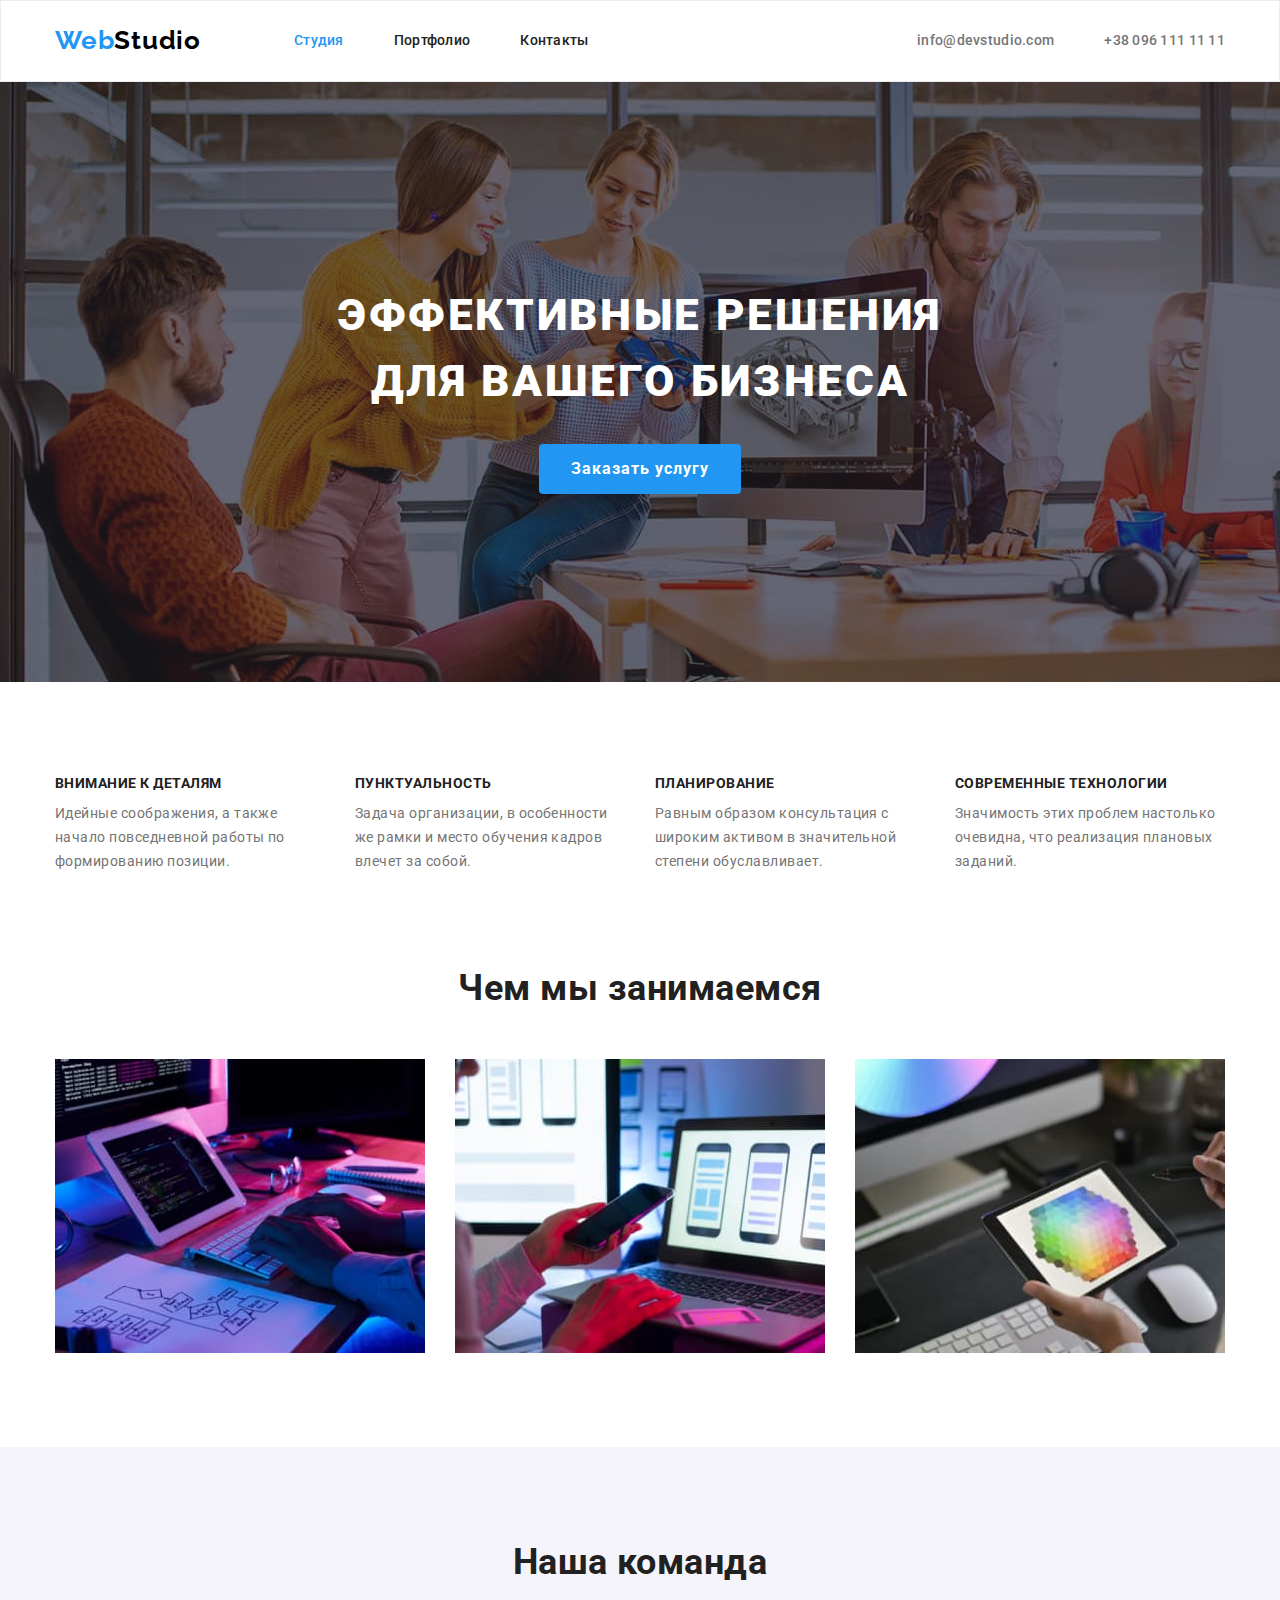
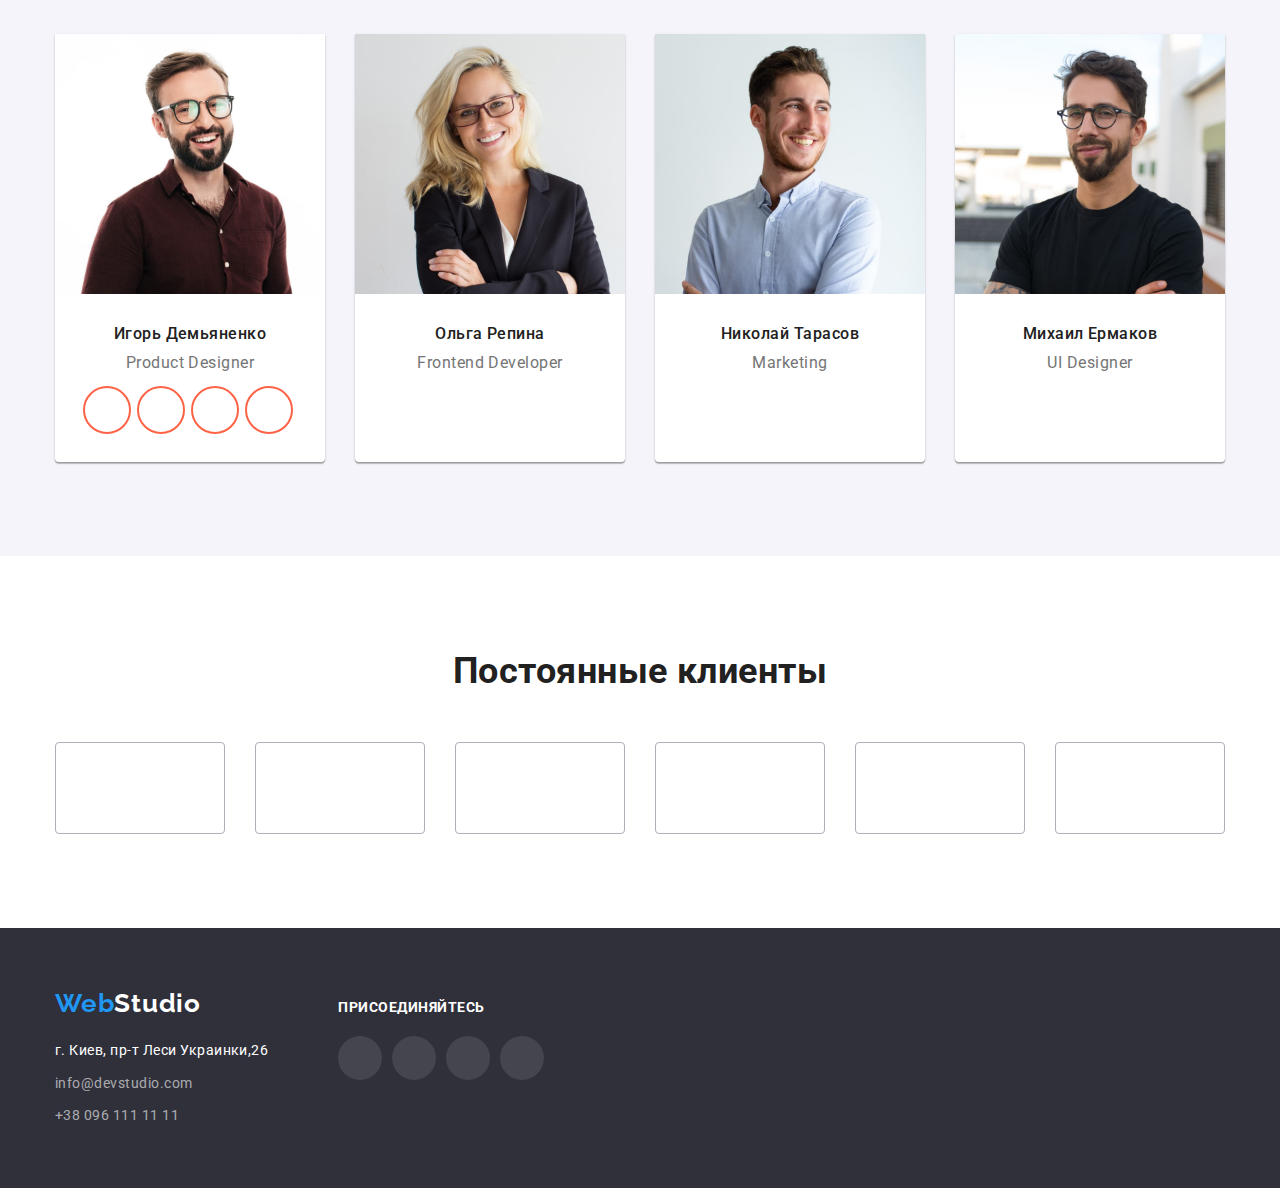
==== index.html @ 20b6b56f "создание основы для иконок-ссылок" ====
<!DOCTYPE html>
<html lang="ru">
  <head>
    <meta charset="UTF-8" />
    <meta http-equiv="X-UA-Compatible" content="IE=edge" />
    <meta name="viewport" content="width=device-width, initial-scale=1.0" />
    <title>Студия</title>
    <link
      href="https://fonts.googleapis.com/css2?family=Raleway:wght@700&family=Roboto:wght@400;500;700;900&display=swap"
      rel="stylesheet"
    />
    <link
      rel="stylesheet"
      href="https://cdnjs.cloudflare.com/ajax/libs/modern-normalize/1.1.0/modern-normalize.min.css"
    />
    <link rel="stylesheet" href="./css/styles.css" />
  </head>
  <body>
    <!-- Container Header -->

    <header class="header">
      <div class="header-page conteiner">
        <!-- Header Navigation -->
        <nav class="header-nav">
          <a lang="en" href="./index.html" class="logo-nav link">Web<span>Studio</span></a>
          <ul class="header-nav-list list">
            <li class="item"><a href="./index.html" class="link current">Студия</a></li>
            <li class="item"><a href="./portfolio.html" class="link">Портфолио</a></li>
            <li class="item"><a href="" class="link">Контакты</a></li>
          </ul>
        </nav>

        <!-- Header Contects -->

        <ul class="header-contacts list">
          <li class="item">
            <a href="mailto:info@devstudio.com" class="header-contacts-mail link"
              >info@devstudio.com</a
            >
          </li>
          <li class="item">
            <a href="tel:+380961111111" class="header-contacts-tel link">+38 096 111 11 11</a>
          </li>
        </ul>
      </div>
    </header>

    <!-- Container About -->

    <main>
      <!-- section Hero -->
      <section class="hero">
        <div class="hero-page conteiner">
          <h1 class="hero-title">Эффективные решения для вашего бизнеса</h1>
          <button type="button" class="hero-button">Заказать услугу</button>
        </div>
      </section>
      <!-- section Specifics -->
      <section class="specifics-content section">
        <div class="specifics-page conteiner">
          <h2 class="specifics-title visually-hidden">Особенности</h2>
          <ul class="specifics-list list">
            <li class="specifics-item">
              <h3 class="specifics-caption">Внимание к деталям</h3>
              <p class="specifics-text">
                Идейные соображения, а также начало повседневной работы по формированию позиции.
              </p>
            </li>

            <li class="specifics-item">
              <h3 class="specifics-caption">Пунктуальность</h3>
              <p class="specifics-text">
                Задача организации, в особенности же рамки и место обучения кадров влечет за собой.
              </p>
            </li>

            <li class="specifics-item">
              <h3 class="specifics-caption">Планирование</h3>
              <p class="specifics-text">
                Равным образом консультация с широким активом в значительной степени обуславливает.
              </p>
            </li>

            <li class="specifics-item">
              <h3 class="specifics-caption">Современные технологии</h3>
              <p class="specifics-text">
                Значимость этих проблем настолько очевидна, что реализация плановых заданий.
              </p>
            </li>
          </ul>
        </div>
      </section>
      <!-- section Features -->
      <section class="features-content section">
        <div class="conteiner">
          <h2 class="features-title section-title">Чем мы занимаемся</h2>
          <ul class="features-list list">
            <li class="features-item">
              <img src="./images/box-1.jpg" alt="Планшет с клавиатурой" width="370" height="294" />
            </li>

            <li class="features-item">
              <img src="./images/box-2.jpg" alt="Смартфон и ноутбук" width="370" height="294" />
            </li>

            <li class="features-item">
              <img src="./images/box-3.jpg" alt="Планшет с изображением" width="370" height="294" />
            </li>
          </ul>
        </div>
      </section>

      <!-- section Team -->

      <section class="team-content section">
        <div class="conteiner">
          <h2 class="team-title section-title">Наша команда</h2>
          <ul class="team-list list">
            <li class="team-item">
              <img
                src="./images/team-card-1.jpg"
                alt="Мужчина в очках с бородой в коричневой рубашке"
                width="270"
                height="260"
              />
              <div class="team-card">
                <h3 class="team-caption">Игорь Демьяненко</h3>
                <p lang="en" class="team-text">Product Designer</p>
                <ul class="team-links-list list">
                  <li class="team-links-item">
                    <a class="team-links-icon" href="" aria-label="instagram"> </a>
                  </li>

                  <li class="team-links-item">
                    <a class="team-links-icon" href="" aria-label="twitter"> </a>
                  </li>

                  <li class="team-links-item">
                    <a class="team-links-icon" href="" aria-label="facebook"> </a>
                  </li>

                  <li class="team-links-item">
                    <a class="team-links-icon" href="" aria-label="linkedin"> </a>
                  </li>
                </ul>
              </div>
            </li>

            <li class="team-item">
              <img
                src="./images/team-card-2.jpg"
                alt="Девушка с белыми волосами в очках в черном пиджаке"
                width="270"
                height="260"
              />
              <div class="team-card">
                <h3 class="team-caption">Ольга Репина</h3>
                <p lang="en" class="team-text">Frontend Developer</p>
              </div>
            </li>

            <li class="team-item">
              <img
                src="./images/team-card-3.jpg"
                alt="Мужчина в белой рубашке"
                width="270"
                height="260"
              />
              <div class="team-card">
                <h3 class="team-caption">Николай Тарасов</h3>
                <p lang="en" class="team-text">Marketing</p>
              </div>
            </li>

            <li class="team-item">
              <img
                src="./images/team-card-4.jpg"
                alt="Мужчина в очках с бородой в черной футболке"
                width="270"
                height="260"
              />
              <div class="team-card">
                <h3 class="team-caption">Михаил Ермаков</h3>
                <p lang="en" class="team-text">UI Designer</p>
              </div>
            </li>
          </ul>
        </div>
      </section>

      <!--section Clients -->

      <section class="clients-content section">
        <div class="conteiner">
          <h2 class="clients-title section-title">Постоянные клиенты</h2>
          <ul class="clients-list list">
            <li class="clients-item">
              <a href="" aria-label="company-a"> </a>
            </li>

            <li class="clients-item">
              <a href="" aria-label="company-b"> </a>
            </li>

            <li class="clients-item">
              <a href="" aria-label="company-c"> </a>
            </li>

            <li class="clients-item">
              <a href="" aria-label="company-d"> </a>
            </li>

            <li class="clients-item">
              <a href="" aria-label="company-e"> </a>
            </li>

            <li class="clients-item">
              <a href="" aria-label="company-f"> </a>
            </li>
          </ul>
        </div>
      </section>
    </main>

    <!-- Container Information -->

    <footer>
      <div class="conteiner">
        <!-- Address -->

        <div class="address-content">
          <a lang="en" href="./index.html" class="logo-footer link">Web<span>Studio</span></a>
          <address>
            <ul class="address-list list">
              <li>
                <a href="https://goo.gl/maps/yYDRXDm1d8VH44QLA" target="_blank" class="map link"
                  >г. Киев, пр-т Леси Украинки,26</a
                >
              </li>
              <li><a href="mailto:info@devstudio.com" class="mail link">info@devstudio.com</a></li>
              <li><a href="tel:+380961111111" class="tel link">+38 096 111 11 11</a></li>
            </ul>
          </address>
        </div>

        <!-- Footer Links -->

        <div class="footer-links-content">
          <b class="footer-links-caption">присоединяйтесь</b>
          <ul class="footer-links-list list">
            <li class="footer-links-item">
              <a href="" aria-label="instagram"> </a>
            </li>

            <li class="footer-links-item">
              <a href="" aria-label="twitter"> </a>
            </li>

            <li class="footer-links-item">
              <a href="" aria-label="facebook"> </a>
            </li>

            <li class="footer-links-item">
              <a href="" aria-label="linkedin"> </a>
            </li>
          </ul>
        </div>
      </div>
    </footer>
  </body>
</html>
---- css/styles.css ----
/* основной цвет текста #757575 */
/* вторичный цвет текста #212121 */
/* дополнительный цвет белый #FFFFFF */
/* дополнительный цвет черный #000000 */
/* акцент #2196F3 */
/* вторичный цвет фона #2F303A */
/* вторичный цвет белого фона #F5F4FA */
:root {
  --primary-text-color: #757575;
  --secondary-text-color: #212121;
  --white-text-color: #ffffff;
  --black-text-color: #000000;
  --accent-color: #2196f3;
  --accent-color-secondary: #188ce8;
  --background-primary-color: #ffffff;
  --background-accent-color: #2f303a;
  --background-secondary-color: #f5f4fa;
  --background-img-color: #c4c4c4;
  --background-link-color: rgba(255, 255, 255, 0.1);
  --bg-linear-gradient: rgba(47, 48, 58, 0.4);
  --address-color: rgba(255, 255, 255, 0.6);
  --border: 1px solid #ececec;
  --border-secondary: 1px solid #eeeeee;
  --border-icon: 1px solid #afb1b8;
  --box-shadow: 0px 1px 3px rgba(0, 0, 0, 0.12), 0px 1px 1px rgba(0, 0, 0, 0.14),
    0px 2px 1px rgba(0, 0, 0, 0.2);
}

body {
  background-color: var(--background-primary-color);
  color: var(--primary-text-color);

  font-family: 'Roboto', sans-serif;
  letter-spacing: 0.03em;
}
h1,
h2,
h3,
ul,
p {
  margin: 0;
}
img {
  display: block;
  max-width: 100%;
  height: auto;
}
.conteiner {
  width: 1200px;
  margin-left: auto;
  margin-right: auto;
  padding: 0 15px;
}
.link {
  text-decoration: none;
}
.list {
  padding: 0;
  margin: 0;
  list-style: none;
}
.visually-hidden {
  position: absolute;
  width: 1px;
  height: 1px;
  margin: -1px;
  border: 0;
  padding: 0;
  clip: rect(0 0 0 0);
  overflow: hidden;
}
/* LOGO */

.logo-nav,
.logo-footer {
  color: var(--accent-color);

  font-family: 'Raleway', sans-serif;
  font-weight: 700;
  font-size: 26px;
  line-height: 1.2;
  letter-spacing: 0.03em;
}
.logo-nav.link {
  padding: 24px 0;
}
.logo-nav span {
  color: var(--black-text-color);
}
.logo-footer {
  display: inline-block;
  margin-bottom: 20px;
}
.logo-footer span {
  color: var(--white-text-color);
}

/* Conteiner Header */

.header {
  border: var(--border);
  font-weight: 500;
  font-size: 14px;
  line-height: 1.14;
  letter-spacing: 0.02em;
}
.header-page {
  display: flex;
}
/* Header navigation */

.header-nav {
  display: flex;
  align-items: center;
}
.header-nav-list {
  display: flex;
  margin-left: 93px;
}
.header-nav-list .link {
  display: block;
  padding: 32px 0;
  color: var(--secondary-text-color);
}
.header-nav-list .link.current,
.header-nav-list .link:hover,
.header-nav-list .link:focus {
  color: var(--accent-color);
}
.header-nav-list > .item:not(:last-child) {
  margin-right: 50px;
}

/* Header Contects */

.header-contacts {
  display: flex;
  margin-left: auto;
}
.header-contacts .link {
  display: block;
  padding: 32px 0;
  color: var(--primary-text-color);
}
.header-contacts a:hover,
.header-contacts a:focus {
  color: var(--accent-color);
}
.header-contacts > .item + .item {
  margin-left: 50px;
}
/* .header-contacts-mail::before {
  display: inline-block;
  content: '';
  margin-right: 10px;
  width: 16px;
  height: 16px;
  background-image: url(../images/mail-convert.svg);
  background-repeat: no-repeat;
  background-size: contain;
  vertical-align: middle;
}
.header-contacts-tel::before {
  display: inline-block;
  content: '';
  margin-right: 10px;
  width: 10px;
  height: 16px;
  background-image: url(../images/smartphone.svg);
  vertical-align: middle;
} */

/* Hero */

.hero {
  max-width: 1600px;
  height: 600px;
  margin-left: auto;
  margin-right: auto;
  padding: 200px 0;
  background-color: var(--background-img-color);
  background-image: linear-gradient(to right, var(--bg-linear-gradient), var(--bg-linear-gradient)),
    url(../images/bg-img.jpg);
  text-align: center;
}
.hero-page {
  width: 696px;
}
.hero-title {
  margin-bottom: 30px;
  color: var(--white-text-color);

  font-weight: 900;
  font-size: 44px;
  line-height: 1.5;
  text-align: center;
  letter-spacing: 0.06em;
  text-transform: uppercase;
}

/* Sections */

.section {
  padding: 94px 0;
}
.section-title {
  color: var(--secondary-text-color);

  font-weight: 700;
  font-size: 36px;
  line-height: 1.17;
  text-align: center;
}

/* Specifics */

.specifics-list {
  display: flex;
}
.specifics-item {
  max-width: 270px;
}
.specifics-item:not(:last-child) {
  margin-right: 30px;
}
/* .specifics-item::before {
  display: block;
  content: '';
  height: 120px;
  margin-bottom: 30px;
  background-color: var(--background-secondary-color);
  border-radius: 4px;

  background-repeat: no-repeat;
  background-position: center;
}
.specifics-item:nth-child(1)::before {
  background-image: url(../images/antenna-1.svg);
}
.specifics-item:nth-child(2)::before {
  background-image: url(../images/clock.svg);
}
.specifics-item:nth-child(3)::before {
  background-image: url(../images/diagram.svg);
}
.specifics-item:nth-child(4)::before {
  background-image: url(../images/astronaut.svg);
} */
.specifics-caption {
  color: var(--secondary-text-color);
  margin-bottom: 10px;

  font-weight: 700;
  font-size: 14px;
  line-height: 1.14;
  text-transform: uppercase;
}
.specifics-text {
  font-size: 14px;
  line-height: 1.7;
}

/* Features */

.features-content.section {
  padding-top: 0;
}
.features-list {
  display: flex;
}
.features-title {
  margin-bottom: 50px;
}
.features-item:not(:last-child) {
  margin-right: 30px;
}

/* Team */

.team-content {
  background-color: var(--background-secondary-color);
}
.team-title {
  margin-bottom: 50px;
}
.team-list {
  display: flex;
}
.team-item {
  max-width: 270px;
  border-radius: 0px 0px 4px 4px;
  background-color: var(--background-primary-color);
  box-shadow: var(--box-shadow);
}
.team-item:not(:last-child) {
  margin-right: 30px;
}
.team-card {
  padding: 30px;
}
.team-caption {
  color: var(--secondary-text-color);
  margin-bottom: 10px;

  font-weight: 500;
  font-size: 16px;
  line-height: 1.19;
  text-align: center;
}
.team-text {
  font-size: 16px;
  line-height: 1.19;
  text-align: center;
  margin-bottom: 16px;
}
.team-links-list {
  display: flex;
  width: 206px;
}
.team-links-item {
  width: 44px;
  height: 44px;
  outline: 2px solid tomato;
  border-radius: 50%;
}
.team-links-item:not(:last-child) {
  margin-right: 10px;
}
/* Clients */

.clients-title {
  margin-bottom: 50px;
}
.clients-list {
  display: flex;
}
.clients-item {
  width: 170px;
  height: 92px;
  border: var(--border-icon);
  border-radius: 4px;
}
.clients-item:not(:last-child) {
  margin-right: 30px;
}

/* Footer */

footer {
  padding-top: 60px;
  padding-bottom: 60px;
  background-color: var(--background-accent-color);
}
footer > .conteiner {
  display: flex;
  align-items: baseline;
}
/* Footer address */

.address-content {
  margin-right: 70px;
}
.address-list {
  font-style: normal;
  font-size: 14px;
  line-height: 1.7;
}
.address-list > li:not(:last-child) {
  margin-bottom: 9px;
}
.address-list .map {
  color: var(--white-text-color);
}
.address-list .mail,
.address-list .tel {
  color: var(--address-color);
}
.address-list .map:hover,
.address-list .mail:hover,
.address-list .tel:hover,
.address-list .map:focus,
.address-list .mail:focus,
.address-list .tel:focus {
  color: var(--accent-color);
}

/* Footer links */

.footer-links-caption {
  display: inline-block;
  margin-bottom: 20px;
  color: var(--white-text-color);

  font-weight: 700;
  font-size: 14px;
  line-height: 1.14;
  text-transform: uppercase;
}
.footer-links-list {
  display: flex;
  width: 206px;
}
.footer-links-item {
  width: 44px;
  height: 44px;
  background-color: var(--background-link-color);
  border-radius: 50%;
}
.footer-links-item:not(:last-child) {
  margin-right: 10px;
}
/* Portfolio navigation*/

.works-nav {
  margin-bottom: 50px;
  display: flex;
  justify-content: center;
}
.works-nav-item:not(:last-child) {
  margin-right: 8px;
}

/* Portfolio Works */

/* .warks-page {
  margin-bottom: -30px;
} */
.works-list {
  display: flex;
  flex-wrap: wrap;
  /* outline: 2px solid tomato; */
}
.works-item {
  width: 370px;
  margin-right: 30px;
  margin-bottom: 30px;
}
.works-item:nth-child(3n) {
  margin-right: 0;
}
.works-item:nth-last-child(-n + 3) {
  margin-bottom: 0;
}
.works-card {
  border: var(--border-secondary);
  border-top: none;
  padding: 20px 24px;
}
.works-caption {
  color: var(--secondary-text-color);
  margin-bottom: 4px;

  font-weight: 700;
  font-size: 18px;
  line-height: 2;
  letter-spacing: 0.06em;
}
.works-text {
  font-size: 16px;
  line-height: 1.9;
}

/* Button */

.hero-button,
.works-button {
  display: inline-block;
  font-family: inherit;
  text-align: center;
  border: 0;
  border-radius: 4px;
}

.hero-button {
  background-color: var(--accent-color);
  color: var(--white-text-color);
  cursor: pointer;
  min-width: 200px;
  padding: 10px 32px;

  font-weight: 700;
  font-size: 16px;
  line-height: 1.9;
  letter-spacing: 0.06em;
}
.hero-button:hover,
.hero-button:focus {
  background-color: var(--accent-color-secondary);
  color: var(--white-text-color);
}
.works-button {
  background-color: var(--background-secondary-color);
  color: var(--secondary-text-color);
  cursor: pointer;
  padding: 6px 22px;

  font-weight: 500;
  font-size: 16px;
  line-height: 1.6;
}
.works-button.current,
.works-button:hover,
.works-button:focus {
  background-color: var(--accent-color);
  color: var(--white-text-color);
}
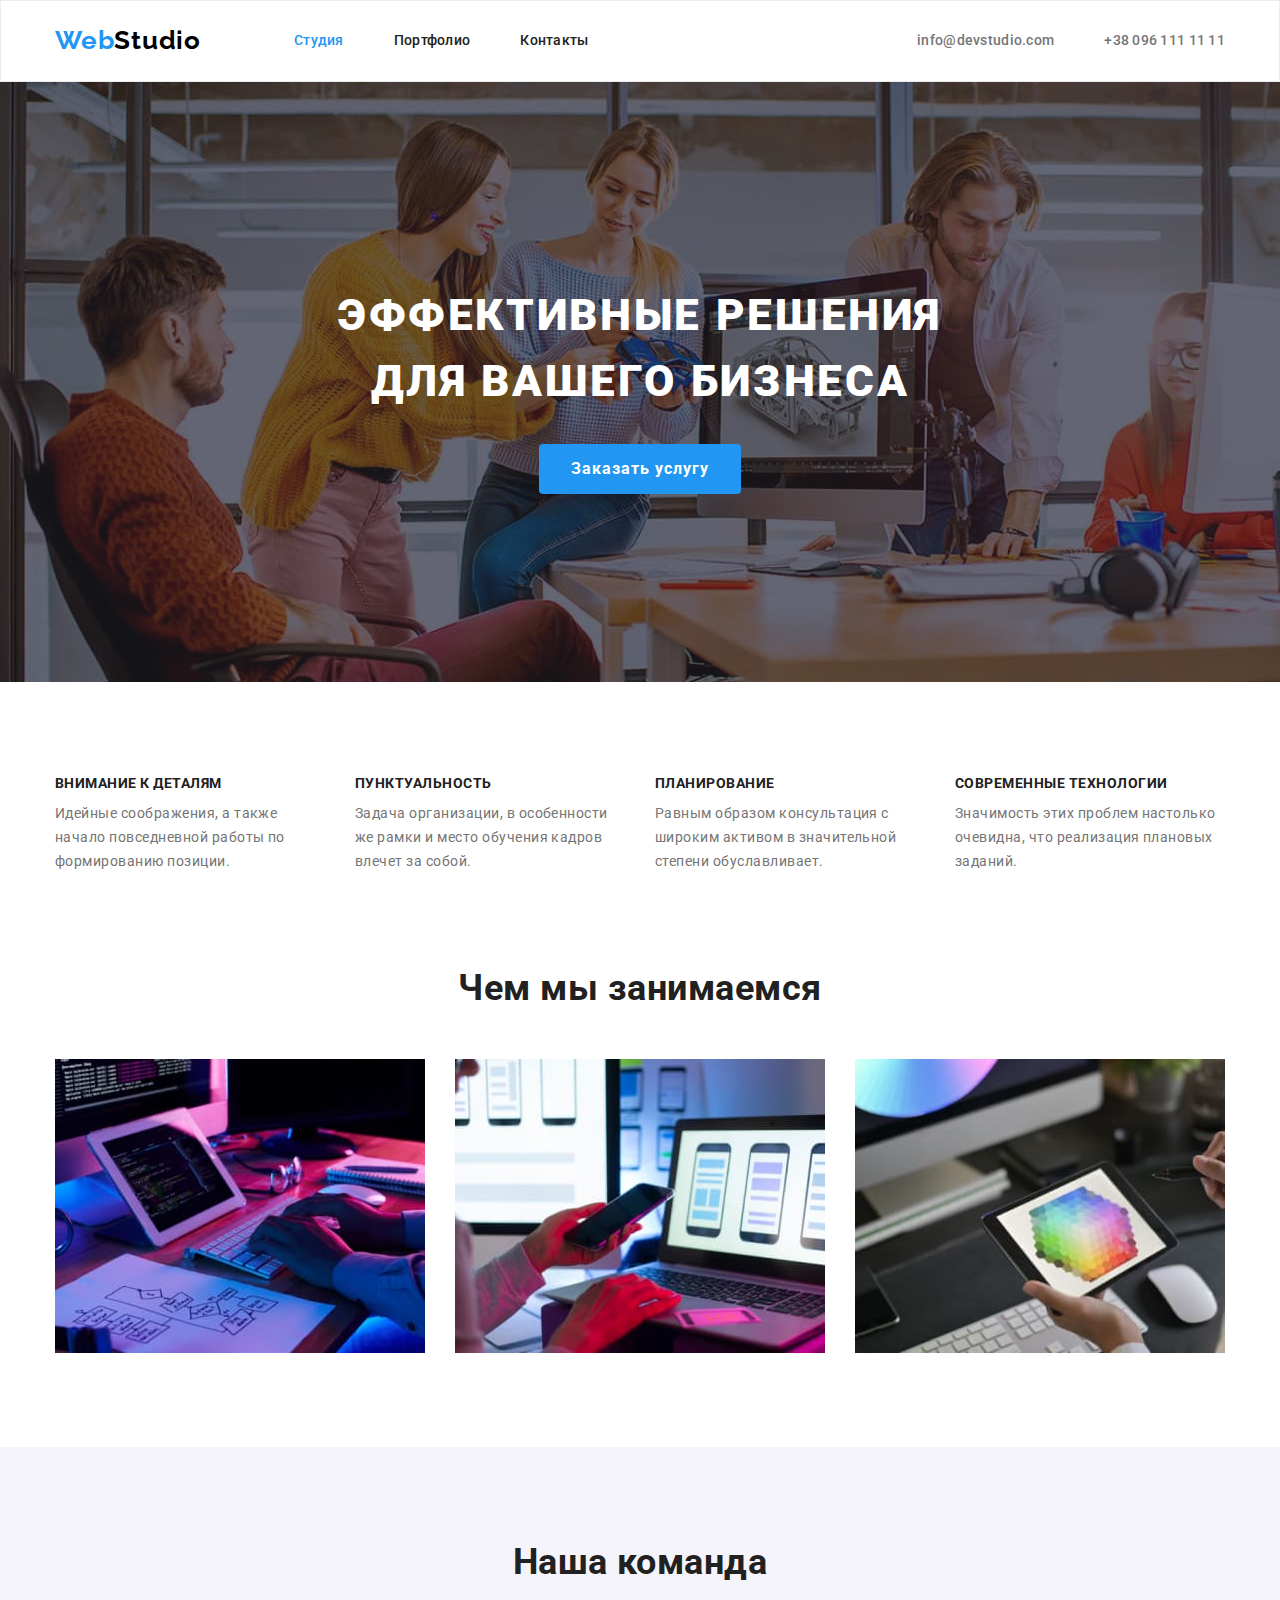
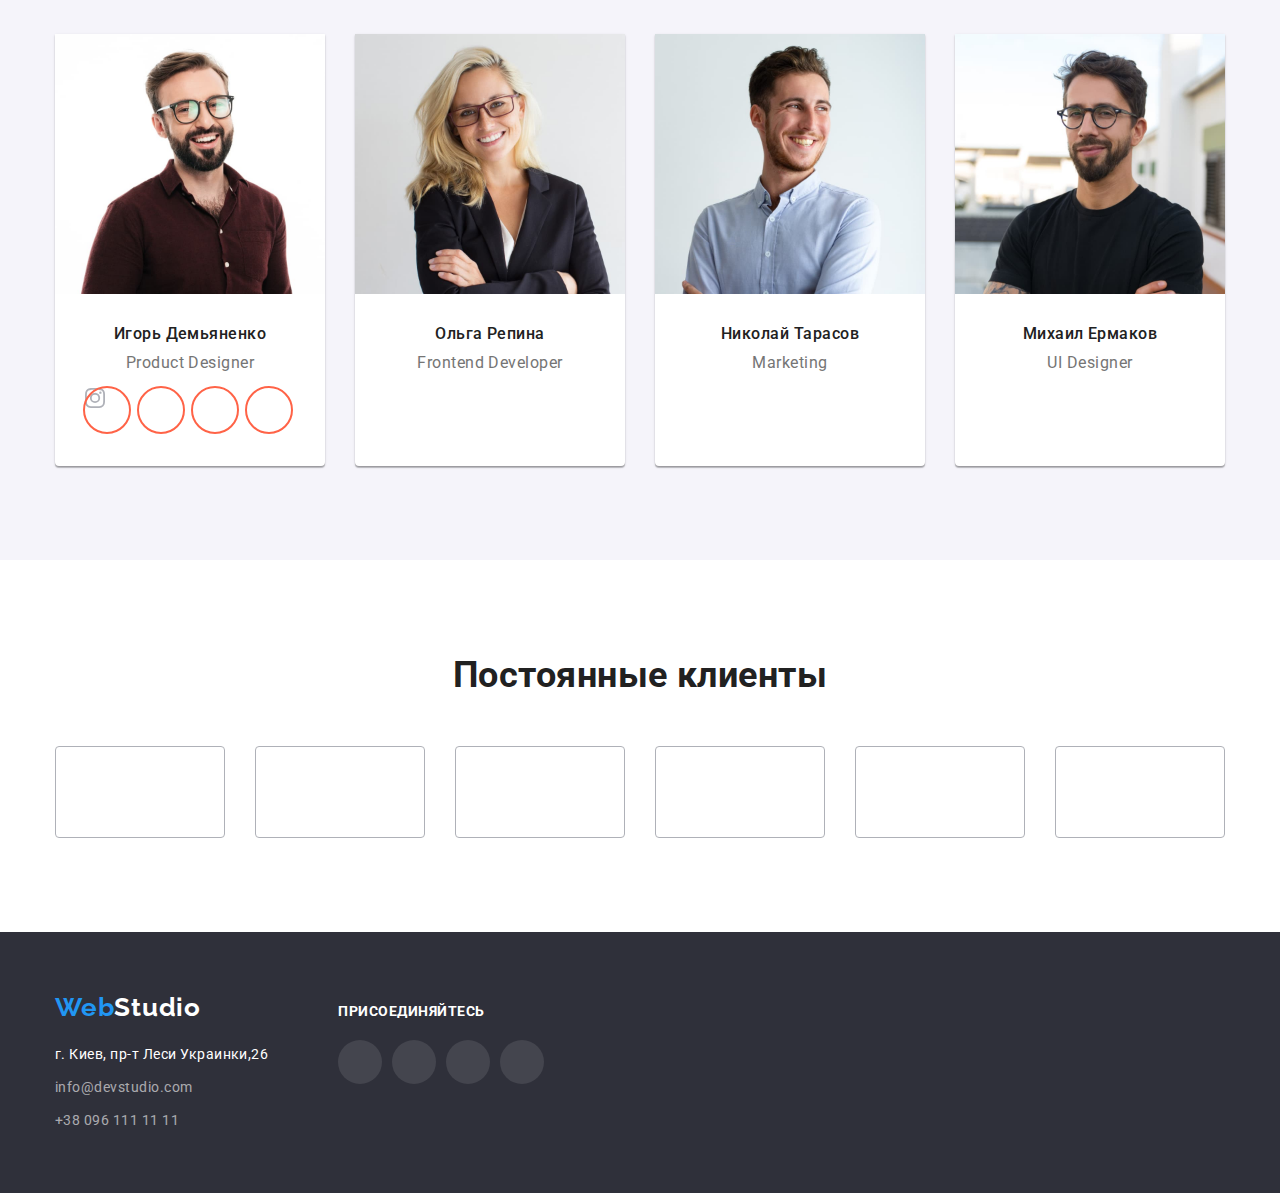
==== commit 3d1487f0: "постановка иконки" ====
--- a/index.html
+++ b/index.html
@@ -128,7 +128,11 @@
                 <p lang="en" class="team-text">Product Designer</p>
                 <ul class="team-links-list list">
                   <li class="team-links-item">
-                    <a class="team-links-icon" href="" aria-label="instagram"> </a>
+                    <a class="team-links-icon" href="" aria-label="instagram">
+                      <svg class="icon">
+                        <use href="./images/symbol-defs.svg#instagram"></use>
+                      </svg>
+                    </a>
                   </li>
 
                   <li class="team-links-item">
--- a/css/styles.css
+++ b/css/styles.css
@@ -21,6 +21,7 @@
   --address-color: rgba(255, 255, 255, 0.6);
   --border: 1px solid #ececec;
   --border-secondary: 1px solid #eeeeee;
+  --icon-color: #afb1b8;
   --border-icon: 1px solid #afb1b8;
   --box-shadow: 0px 1px 3px rgba(0, 0, 0, 0.12), 0px 1px 1px rgba(0, 0, 0, 0.14),
     0px 2px 1px rgba(0, 0, 0, 0.2);
@@ -318,13 +319,31 @@
   width: 206px;
 }
 .team-links-item {
+  /* width: 44px;
+  height: 44px;
+  outline: 2px solid tomato;
+  border-radius: 50%; */
+}
+.team-links-item:not(:last-child) {
+  margin-right: 10px;
+}
+.team-links-icon {
+  display: inline-block;
   width: 44px;
   height: 44px;
   outline: 2px solid tomato;
   border-radius: 50%;
 }
-.team-links-item:not(:last-child) {
-  margin-right: 10px;
+.team-links-icon:hover {
+  background-color: var(--accent-color);
+}
+.team-links-icon > .icon {
+  width: 20px;
+  height: 20px;
+  fill: var(--icon-color);
+}
+.team-links-icon:hover .icon {
+  fill: var(--background-primary-color);
 }
 /* Clients */
 
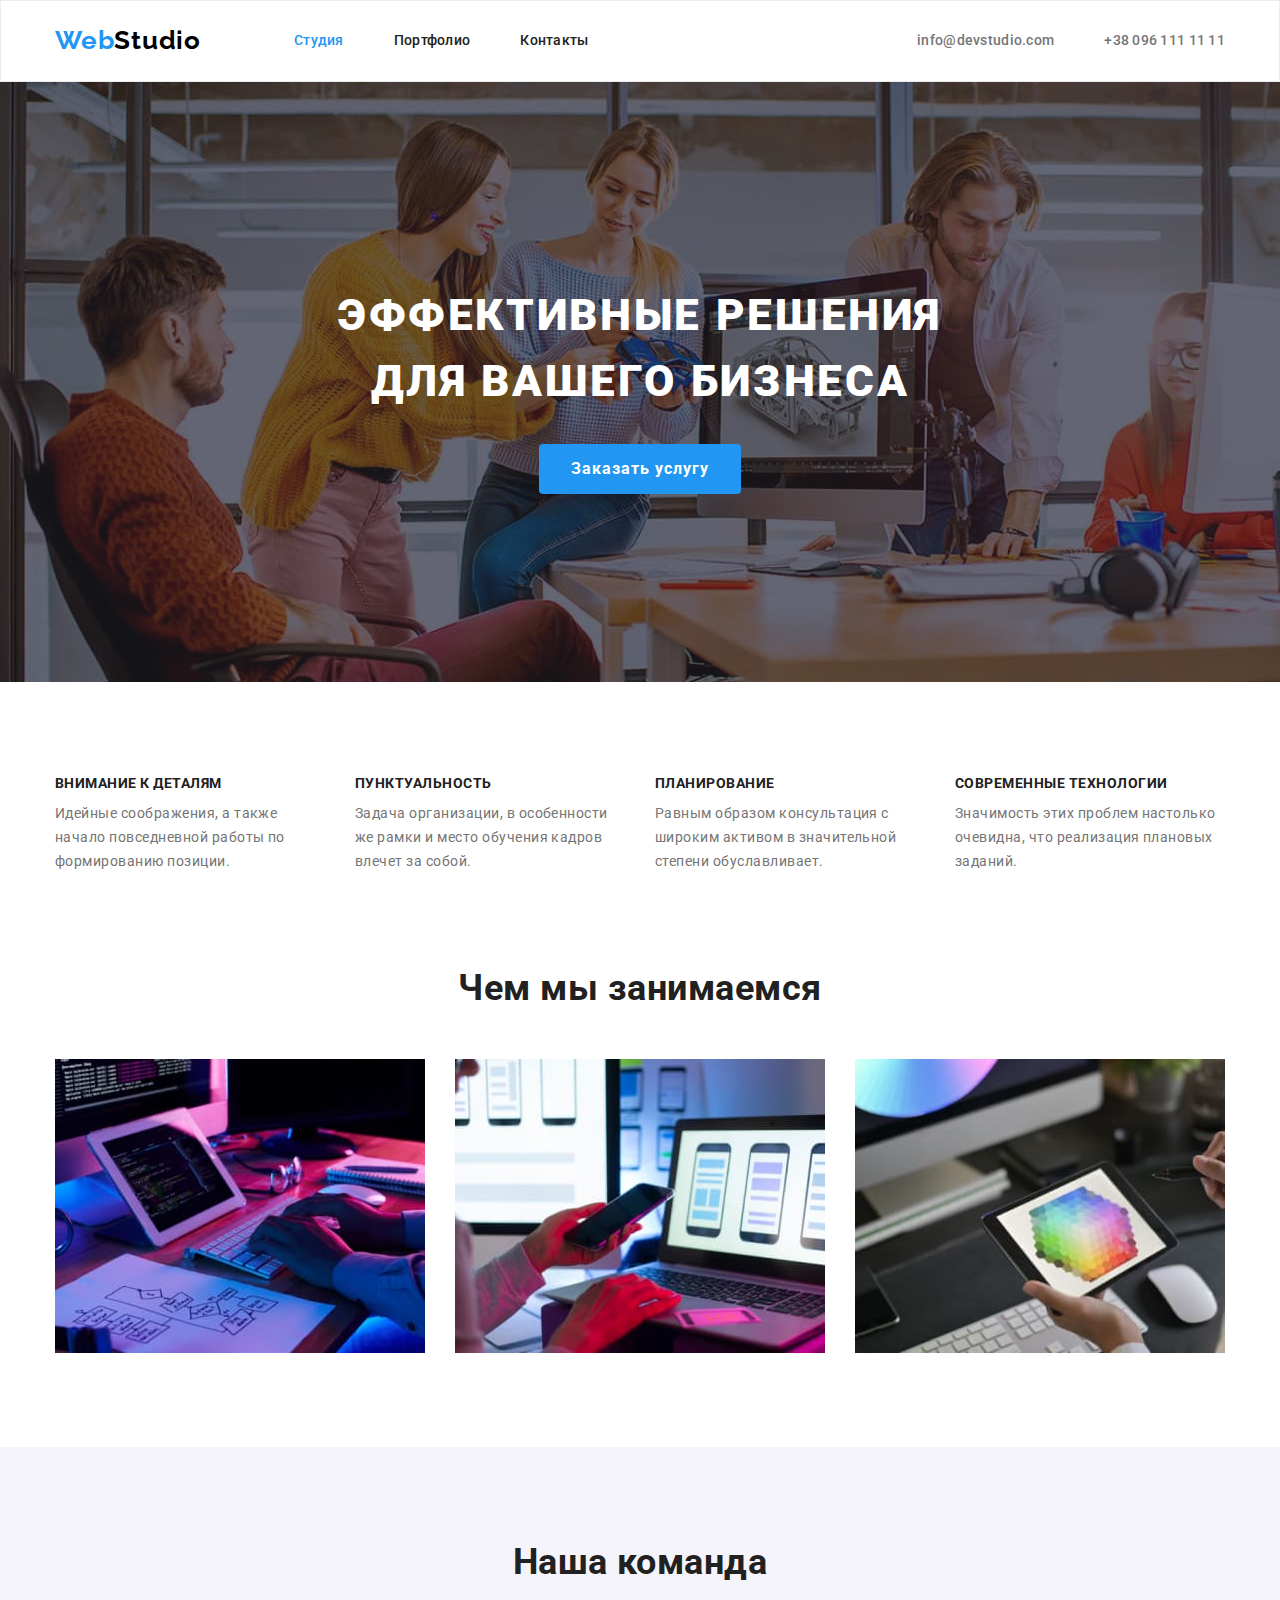
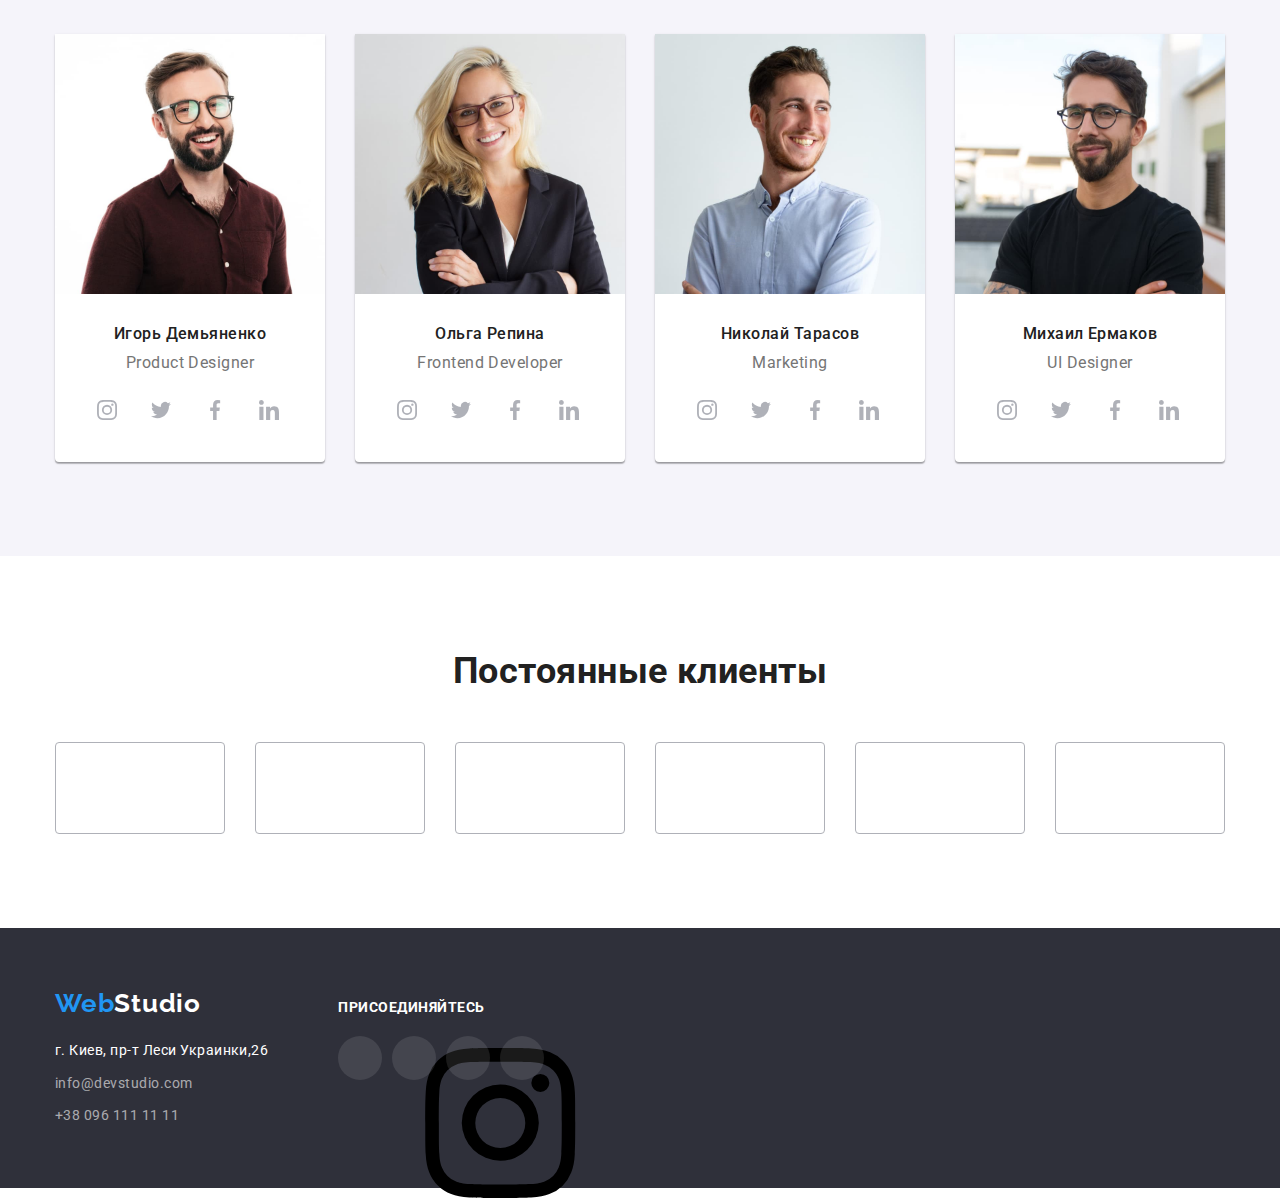
==== commit 3332ff6f: "создание иконок ссылок для Team" ====
--- a/index.html
+++ b/index.html
@@ -136,15 +136,27 @@
                   </li>
 
                   <li class="team-links-item">
-                    <a class="team-links-icon" href="" aria-label="twitter"> </a>
-                  </li>
-
-                  <li class="team-links-item">
-                    <a class="team-links-icon" href="" aria-label="facebook"> </a>
-                  </li>
-
-                  <li class="team-links-item">
-                    <a class="team-links-icon" href="" aria-label="linkedin"> </a>
+                    <a class="team-links-icon" href="" aria-label="twitter">
+                      <svg class="icon">
+                        <use href="./images/symbol-defs.svg#twitter"></use>
+                      </svg>
+                    </a>
+                  </li>
+
+                  <li class="team-links-item">
+                    <a class="team-links-icon" href="" aria-label="facebook">
+                      <svg class="icon">
+                        <use href="./images/symbol-defs.svg#facebook"></use>
+                      </svg>
+                    </a>
+                  </li>
+
+                  <li class="team-links-item">
+                    <a class="team-links-icon" href="" aria-label="linkedin">
+                      <svg class="icon">
+                        <use href="./images/symbol-defs.svg#linkedin"></use>
+                      </svg>
+                    </a>
                   </li>
                 </ul>
               </div>
@@ -160,6 +172,39 @@
               <div class="team-card">
                 <h3 class="team-caption">Ольга Репина</h3>
                 <p lang="en" class="team-text">Frontend Developer</p>
+                <ul class="team-links-list list">
+                  <li class="team-links-item">
+                    <a class="team-links-icon" href="" aria-label="instagram">
+                      <svg class="icon">
+                        <use href="./images/symbol-defs.svg#instagram"></use>
+                      </svg>
+                    </a>
+                  </li>
+
+                  <li class="team-links-item">
+                    <a class="team-links-icon" href="" aria-label="twitter">
+                      <svg class="icon">
+                        <use href="./images/symbol-defs.svg#twitter"></use>
+                      </svg>
+                    </a>
+                  </li>
+
+                  <li class="team-links-item">
+                    <a class="team-links-icon" href="" aria-label="facebook">
+                      <svg class="icon">
+                        <use href="./images/symbol-defs.svg#facebook"></use>
+                      </svg>
+                    </a>
+                  </li>
+
+                  <li class="team-links-item">
+                    <a class="team-links-icon" href="" aria-label="linkedin">
+                      <svg class="icon">
+                        <use href="./images/symbol-defs.svg#linkedin"></use>
+                      </svg>
+                    </a>
+                  </li>
+                </ul>
               </div>
             </li>
 
@@ -173,6 +218,39 @@
               <div class="team-card">
                 <h3 class="team-caption">Николай Тарасов</h3>
                 <p lang="en" class="team-text">Marketing</p>
+                <ul class="team-links-list list">
+                  <li class="team-links-item">
+                    <a class="team-links-icon" href="" aria-label="instagram">
+                      <svg class="icon">
+                        <use href="./images/symbol-defs.svg#instagram"></use>
+                      </svg>
+                    </a>
+                  </li>
+
+                  <li class="team-links-item">
+                    <a class="team-links-icon" href="" aria-label="twitter">
+                      <svg class="icon">
+                        <use href="./images/symbol-defs.svg#twitter"></use>
+                      </svg>
+                    </a>
+                  </li>
+
+                  <li class="team-links-item">
+                    <a class="team-links-icon" href="" aria-label="facebook">
+                      <svg class="icon">
+                        <use href="./images/symbol-defs.svg#facebook"></use>
+                      </svg>
+                    </a>
+                  </li>
+
+                  <li class="team-links-item">
+                    <a class="team-links-icon" href="" aria-label="linkedin">
+                      <svg class="icon">
+                        <use href="./images/symbol-defs.svg#linkedin"></use>
+                      </svg>
+                    </a>
+                  </li>
+                </ul>
               </div>
             </li>
 
@@ -186,6 +264,39 @@
               <div class="team-card">
                 <h3 class="team-caption">Михаил Ермаков</h3>
                 <p lang="en" class="team-text">UI Designer</p>
+                <ul class="team-links-list list">
+                  <li class="team-links-item">
+                    <a class="team-links-icon" href="" aria-label="instagram">
+                      <svg class="icon">
+                        <use href="./images/symbol-defs.svg#instagram"></use>
+                      </svg>
+                    </a>
+                  </li>
+
+                  <li class="team-links-item">
+                    <a class="team-links-icon" href="" aria-label="twitter">
+                      <svg class="icon">
+                        <use href="./images/symbol-defs.svg#twitter"></use>
+                      </svg>
+                    </a>
+                  </li>
+
+                  <li class="team-links-item">
+                    <a class="team-links-icon" href="" aria-label="facebook">
+                      <svg class="icon">
+                        <use href="./images/symbol-defs.svg#facebook"></use>
+                      </svg>
+                    </a>
+                  </li>
+
+                  <li class="team-links-item">
+                    <a class="team-links-icon" href="" aria-label="linkedin">
+                      <svg class="icon">
+                        <use href="./images/symbol-defs.svg#linkedin"></use>
+                      </svg>
+                    </a>
+                  </li>
+                </ul>
               </div>
             </li>
           </ul>
@@ -253,19 +364,23 @@
           <b class="footer-links-caption">присоединяйтесь</b>
           <ul class="footer-links-list list">
             <li class="footer-links-item">
-              <a href="" aria-label="instagram"> </a>
+              <a class="footer-links-icon" href="" aria-label="instagram">
+                <svg class="icon">
+                  <use href="./images/symbol-defs.svg#instagram"></use>
+                </svg>
+              </a>
             </li>
 
             <li class="footer-links-item">
-              <a href="" aria-label="twitter"> </a>
+              <a class="footer-links-icon" href="" aria-label="twitter"> </a>
             </li>
 
             <li class="footer-links-item">
-              <a href="" aria-label="facebook"> </a>
+              <a class="footer-links-icon" href="" aria-label="facebook"> </a>
             </li>
 
             <li class="footer-links-item">
-              <a href="" aria-label="linkedin"> </a>
+              <a class="footer-links-icon" href="" aria-label="linkedin"> </a>
             </li>
           </ul>
         </div>
--- a/css/styles.css
+++ b/css/styles.css
@@ -318,20 +318,14 @@
   display: flex;
   width: 206px;
 }
-.team-links-item {
-  /* width: 44px;
-  height: 44px;
-  outline: 2px solid tomato;
-  border-radius: 50%; */
-}
 .team-links-item:not(:last-child) {
   margin-right: 10px;
 }
 .team-links-icon {
-  display: inline-block;
+  display: block;
+  padding: 12px;
   width: 44px;
   height: 44px;
-  outline: 2px solid tomato;
   border-radius: 50%;
 }
 .team-links-icon:hover {
@@ -419,15 +413,27 @@
   display: flex;
   width: 206px;
 }
-.footer-links-item {
+.footer-links-item:not(:last-child) {
+  margin-right: 10px;
+}
+.footer-links-icon {
+  display: block;
+  padding: 12px;
   width: 44px;
   height: 44px;
   background-color: var(--background-link-color);
   border-radius: 50%;
 }
-.footer-links-item:not(:last-child) {
-  margin-right: 10px;
-}
+
+.footer-links-icon:hover {
+  background-color: var(--accent-color);
+}
+.footter-links-icon > .icon {
+  width: 20px;
+  height: 20px;
+  fill: var(--icon-color);
+}
+
 /* Portfolio navigation*/
 
 .works-nav {
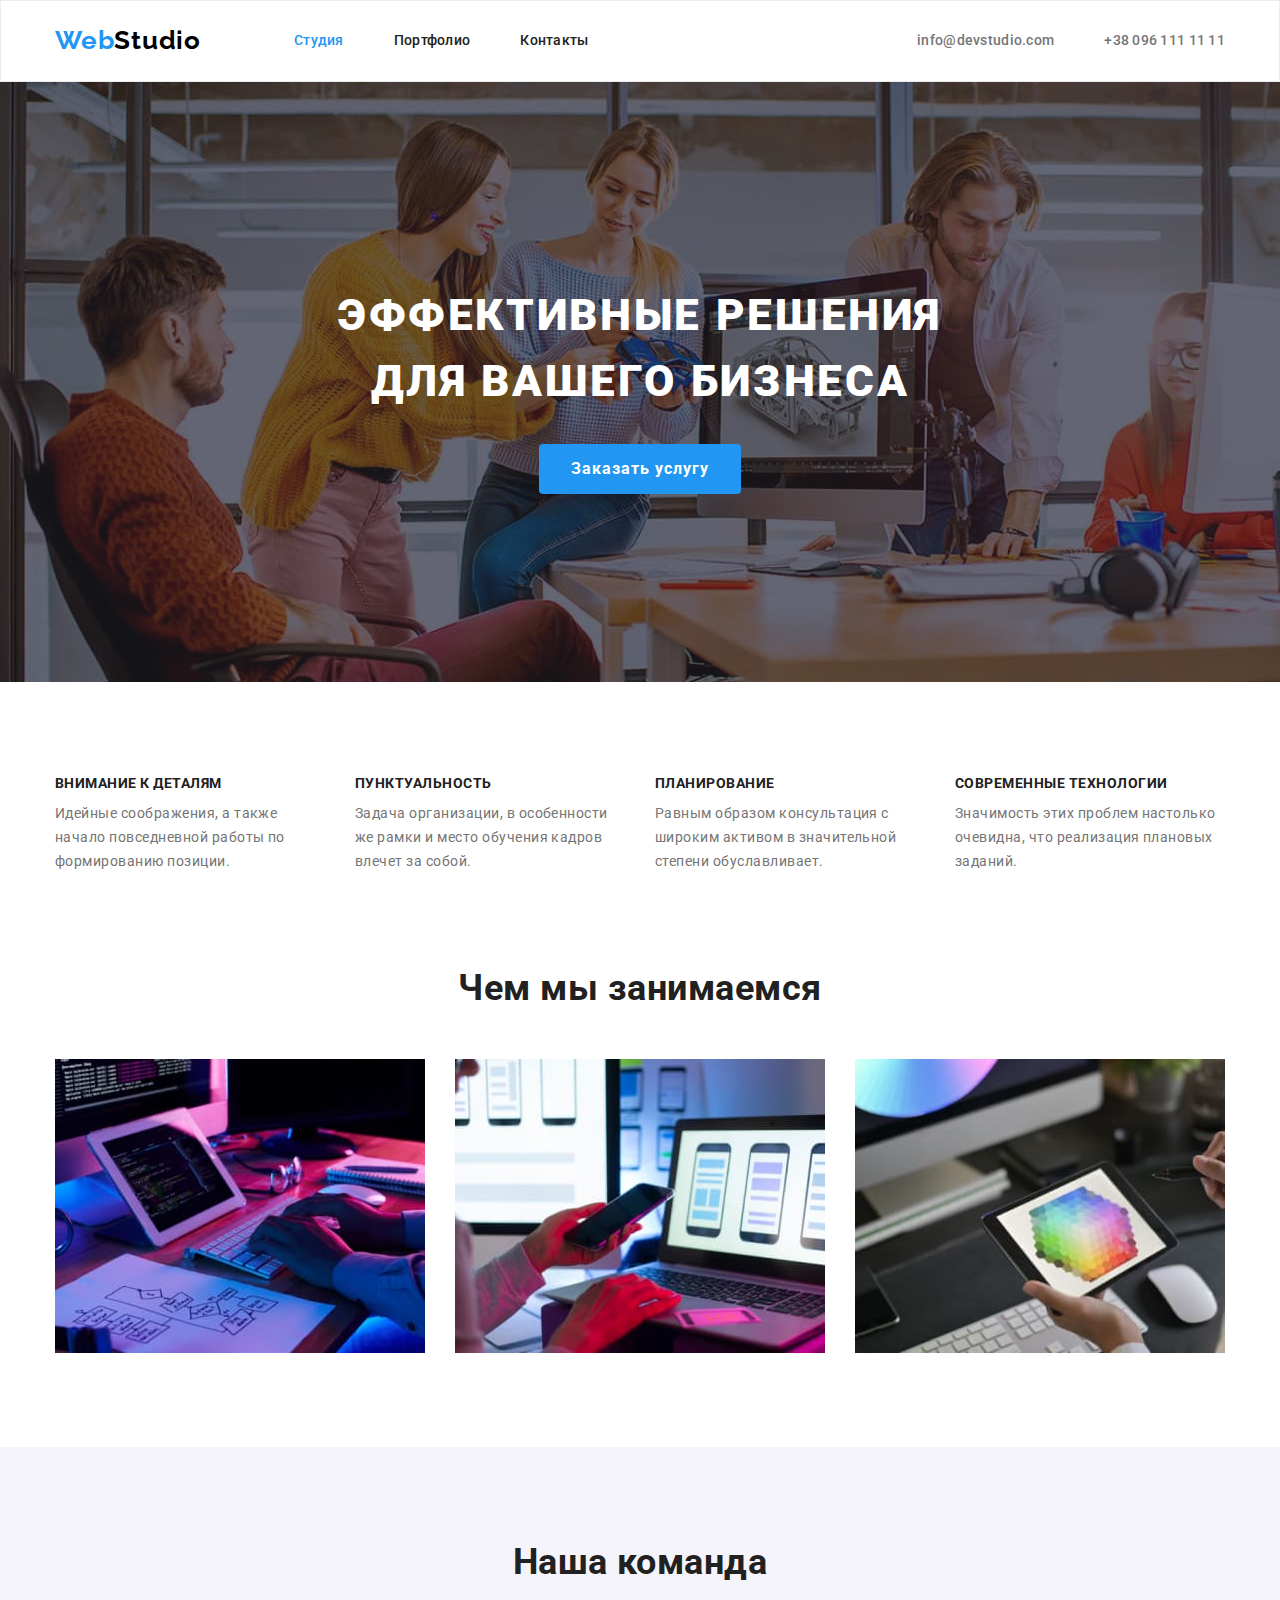
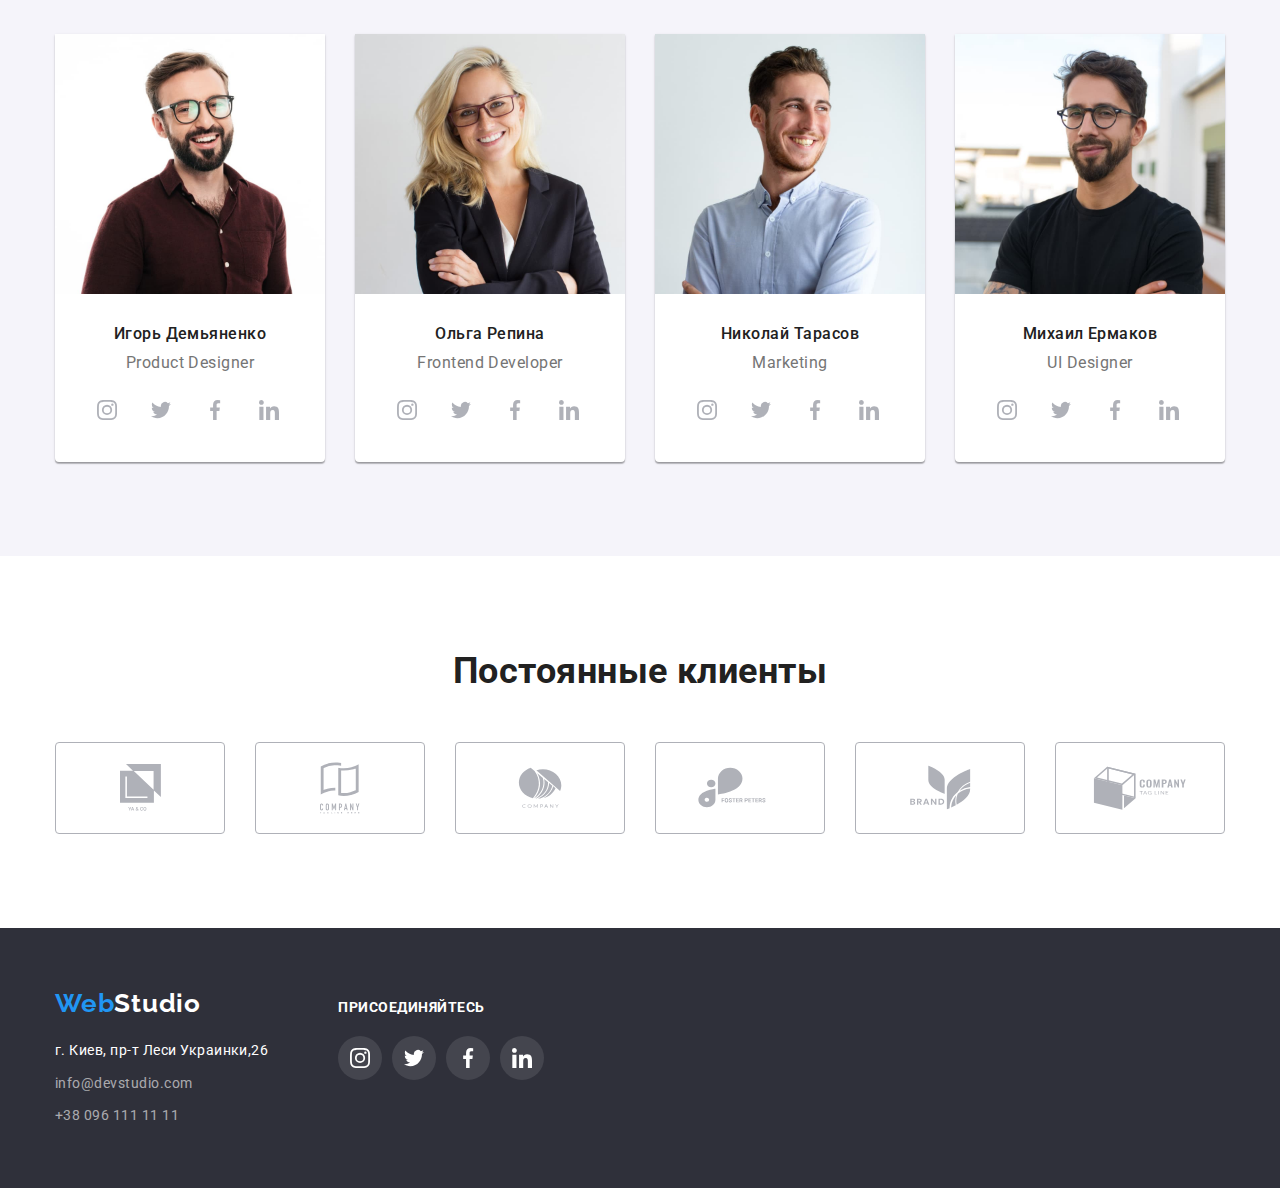
==== commit fe3f9b69: "создание иконок для Clinets" ====
--- a/index.html
+++ b/index.html
@@ -310,27 +310,51 @@
           <h2 class="clients-title section-title">Постоянные клиенты</h2>
           <ul class="clients-list list">
             <li class="clients-item">
-              <a href="" aria-label="company-a"> </a>
-            </li>
-
-            <li class="clients-item">
-              <a href="" aria-label="company-b"> </a>
-            </li>
-
-            <li class="clients-item">
-              <a href="" aria-label="company-c"> </a>
-            </li>
-
-            <li class="clients-item">
-              <a href="" aria-label="company-d"> </a>
-            </li>
-
-            <li class="clients-item">
-              <a href="" aria-label="company-e"> </a>
-            </li>
-
-            <li class="clients-item">
-              <a href="" aria-label="company-f"> </a>
+              <a class="clients-links" href="" aria-label="company-a">
+                <svg class="icon" width="41" height="47">
+                  <use href="./images/symbol-defs.svg#group-a"></use>
+                </svg>
+              </a>
+            </li>
+
+            <li class="clients-item">
+              <a class="clients-links" href="" aria-label="company-b">
+                <svg class="icon" width="40" height="52">
+                  <use href="./images/symbol-defs.svg#group-b"></use>
+                </svg>
+              </a>
+            </li>
+
+            <li class="clients-item">
+              <a class="clients-links" href="" aria-label="company-c">
+                <svg class="icon" width="44" height="41">
+                  <use href="./images/symbol-defs.svg#group-c"></use>
+                </svg>
+              </a>
+            </li>
+
+            <li class="clients-item">
+              <a class="clients-links" href="" aria-label="company-d">
+                <svg class="icon" width="84" height="41">
+                  <use href="./images/symbol-defs.svg#group-d"></use>
+                </svg>
+              </a>
+            </li>
+
+            <li class="clients-item">
+              <a class="clients-links" href="" aria-label="company-e">
+                <svg class="icon" width="63" height="45">
+                  <use href="./images/symbol-defs.svg#group-e"></use>
+                </svg>
+              </a>
+            </li>
+
+            <li class="clients-item">
+              <a class="clients-links" href="" aria-label="company-f">
+                <svg class="icon" width="94" height="44">
+                  <use href="./images/symbol-defs.svg#group-f"></use>
+                </svg>
+              </a>
             </li>
           </ul>
         </div>
@@ -372,15 +396,27 @@
             </li>
 
             <li class="footer-links-item">
-              <a class="footer-links-icon" href="" aria-label="twitter"> </a>
+              <a class="footer-links-icon" href="" aria-label="twitter">
+                <svg class="icon">
+                  <use href="./images/symbol-defs.svg#twitter"></use>
+                </svg>
+              </a>
             </li>
 
             <li class="footer-links-item">
-              <a class="footer-links-icon" href="" aria-label="facebook"> </a>
+              <a class="footer-links-icon" href="" aria-label="facebook">
+                <svg class="icon">
+                  <use href="./images/symbol-defs.svg#facebook"></use>
+                </svg>
+              </a>
             </li>
 
             <li class="footer-links-item">
-              <a class="footer-links-icon" href="" aria-label="linkedin"> </a>
+              <a class="footer-links-icon" href="" aria-label="linkedin">
+                <svg class="icon">
+                  <use href="./images/symbol-defs.svg#linkedin"></use>
+                </svg>
+              </a>
             </li>
           </ul>
         </div>
--- a/css/styles.css
+++ b/css/styles.css
@@ -23,6 +23,7 @@
   --border-secondary: 1px solid #eeeeee;
   --icon-color: #afb1b8;
   --border-icon: 1px solid #afb1b8;
+  --border-icon-accent: 1px solid #2196f3;
   --box-shadow: 0px 1px 3px rgba(0, 0, 0, 0.12), 0px 1px 1px rgba(0, 0, 0, 0.14),
     0px 2px 1px rgba(0, 0, 0, 0.2);
 }
@@ -322,8 +323,9 @@
   margin-right: 10px;
 }
 .team-links-icon {
-  display: block;
-  padding: 12px;
+  display: flex;
+  justify-content: center;
+  align-items: center;
   width: 44px;
   height: 44px;
   border-radius: 50%;
@@ -339,6 +341,7 @@
 .team-links-icon:hover .icon {
   fill: var(--background-primary-color);
 }
+
 /* Clients */
 
 .clients-title {
@@ -347,14 +350,29 @@
 .clients-list {
   display: flex;
 }
-.clients-item {
+.clients-item:not(:last-child) {
+  margin-right: 30px;
+}
+.clients-links:hover {
+  color: var(--accent-color);
+}
+.clients-links {
+  display: flex;
+  justify-content: center;
+  align-items: center;
   width: 170px;
   height: 92px;
   border: var(--border-icon);
   border-radius: 4px;
 }
-.clients-item:not(:last-child) {
-  margin-right: 30px;
+.clients-links:hover {
+  border: var(--border-icon-accent);
+}
+.clients-links > .icon {
+  fill: var(--icon-color);
+}
+.clients-links:hover .icon {
+  fill: var(--accent-color);
 }
 
 /* Footer */
@@ -417,8 +435,9 @@
   margin-right: 10px;
 }
 .footer-links-icon {
-  display: block;
-  padding: 12px;
+  display: flex;
+  justify-content: center;
+  align-items: center;
   width: 44px;
   height: 44px;
   background-color: var(--background-link-color);
@@ -428,10 +447,10 @@
 .footer-links-icon:hover {
   background-color: var(--accent-color);
 }
-.footter-links-icon > .icon {
+.footer-links-icon > .icon {
   width: 20px;
   height: 20px;
-  fill: var(--icon-color);
+  fill: var(--background-primary-color);
 }
 
 /* Portfolio navigation*/
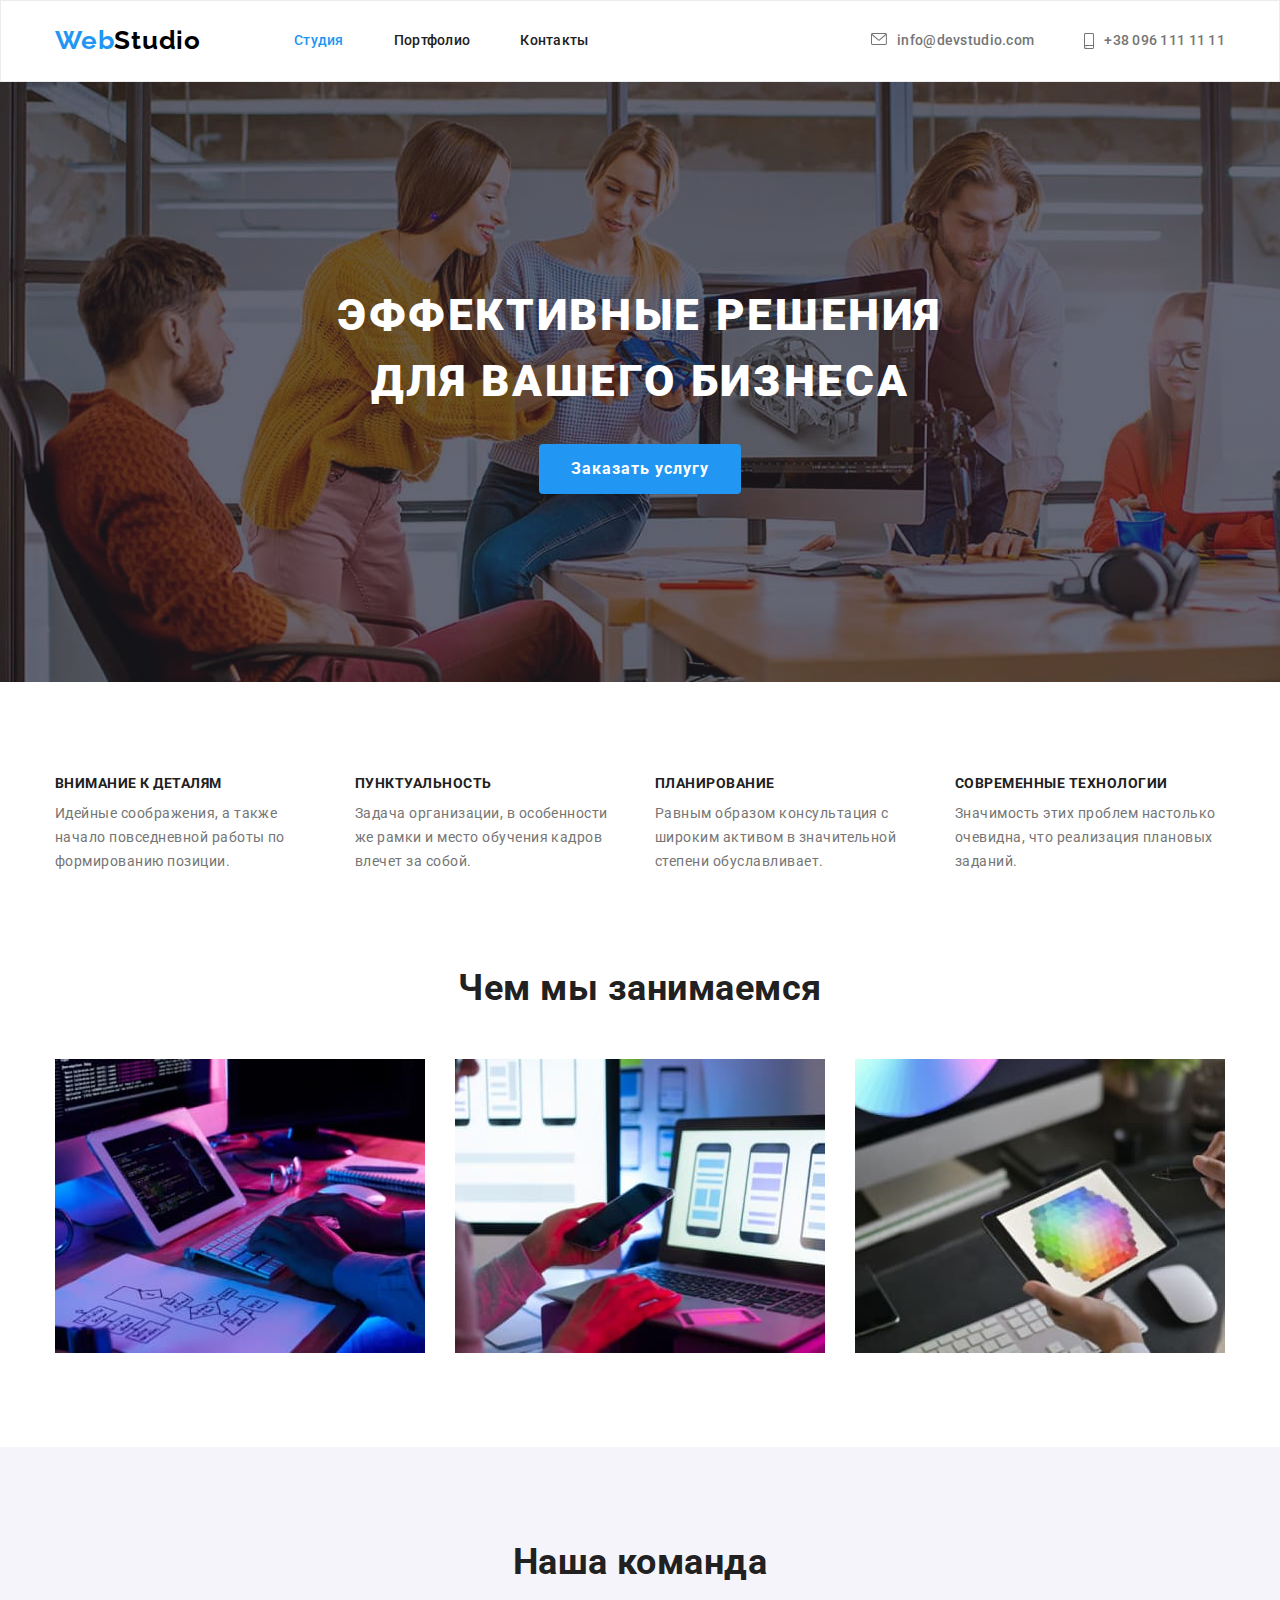
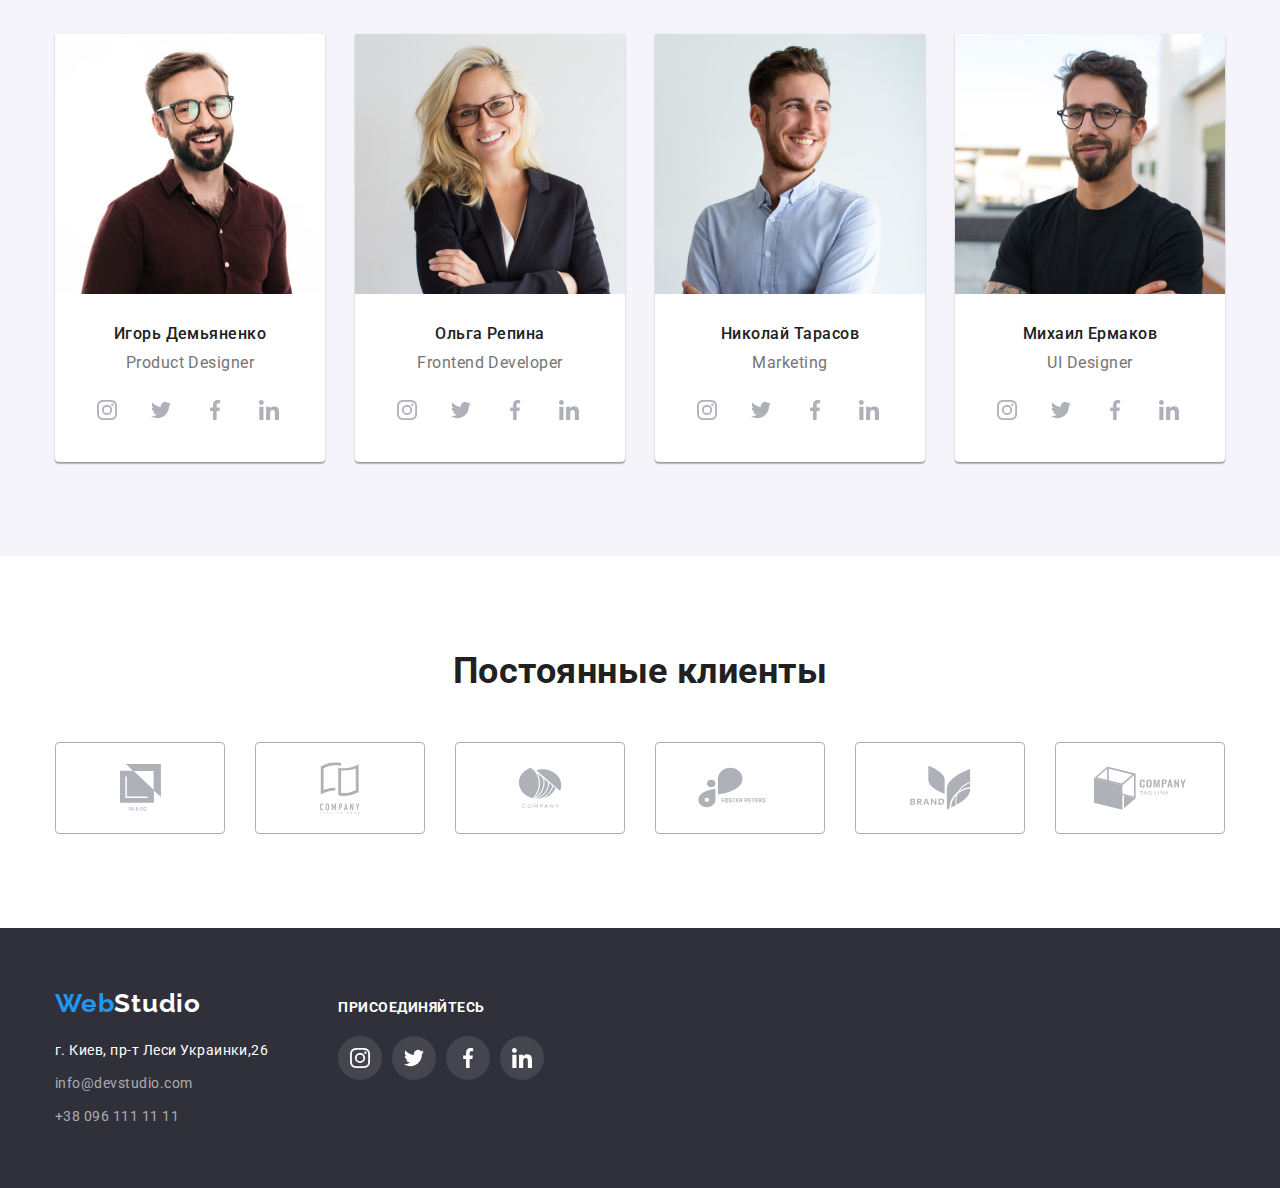
==== commit 6538cd42: "создание иконок в Header" ====
--- a/index.html
+++ b/index.html
@@ -34,12 +34,20 @@
 
         <ul class="header-contacts list">
           <li class="item">
-            <a href="mailto:info@devstudio.com" class="header-contacts-mail link"
-              >info@devstudio.com</a
-            >
+            <a class="link" href="mailto:info@devstudio.com">
+              <svg class="icon" width="16" height="12">
+                <use href="./images/symbol-defs.svg#envelope"></use>
+              </svg>
+              info@devstudio.com
+            </a>
           </li>
           <li class="item">
-            <a href="tel:+380961111111" class="header-contacts-tel link">+38 096 111 11 11</a>
+            <a class="link" href="tel:+380961111111">
+              <svg class="icon" width="10" height="16">
+                <use href="./images/symbol-defs.svg#smartphone"></use>
+              </svg>
+              +38 096 111 11 11
+            </a>
           </li>
         </ul>
       </div>
--- a/css/styles.css
+++ b/css/styles.css
@@ -139,18 +139,28 @@
   display: flex;
   margin-left: auto;
 }
+.header-contacts > .item + .item {
+  margin-left: 50px;
+}
 .header-contacts .link {
-  display: block;
+  display: flex;
   padding: 32px 0;
   color: var(--primary-text-color);
 }
-.header-contacts a:hover,
-.header-contacts a:focus {
+.header-contacts .link:hover,
+.header-contacts .link:focus {
   color: var(--accent-color);
 }
-.header-contacts > .item + .item {
-  margin-left: 50px;
-}
+.header-contacts .link > .icon {
+  display: inline-block;
+  margin-right: 10px;
+  fill: var(--primary-text-color);
+}
+.header-contacts .link:hover .icon,
+.header-contacts .link:focus .icon {
+  fill: var(--accent-color);
+}
+
 /* .header-contacts-mail::before {
   display: inline-block;
   content: '';
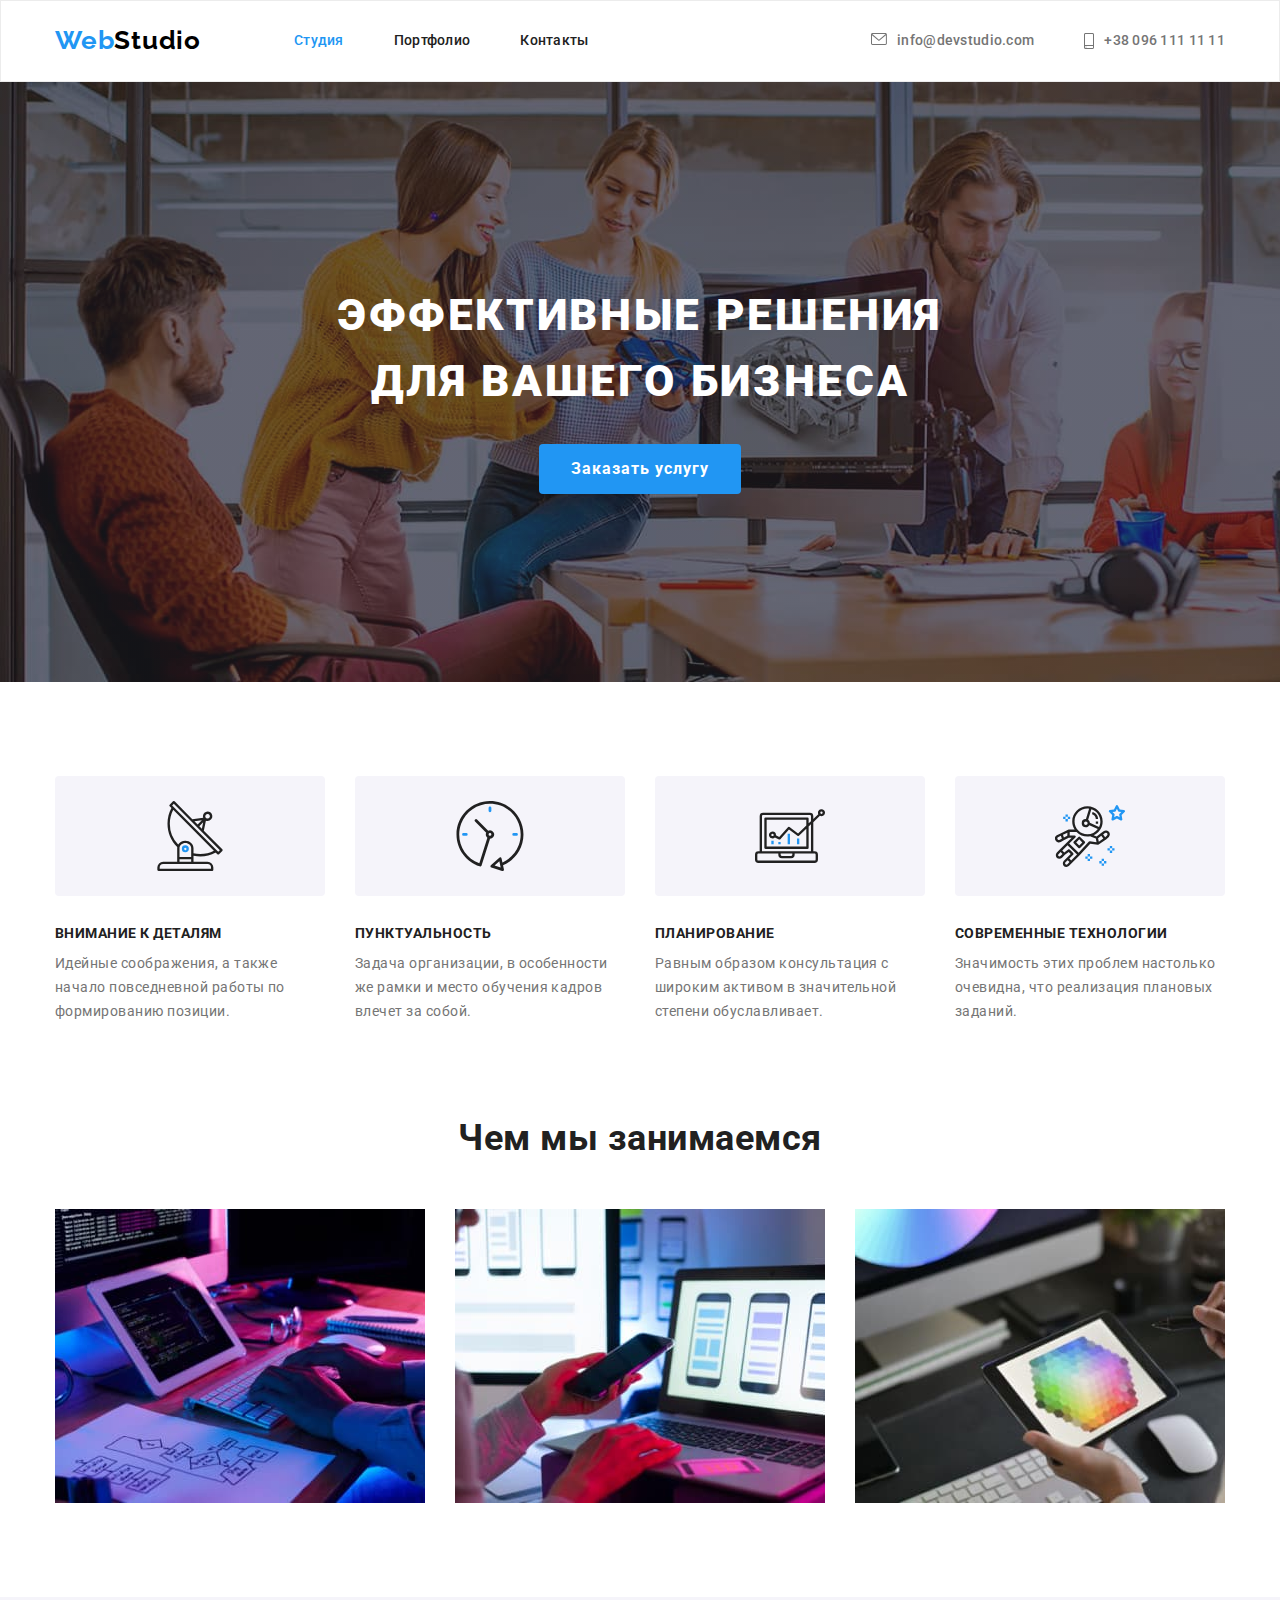
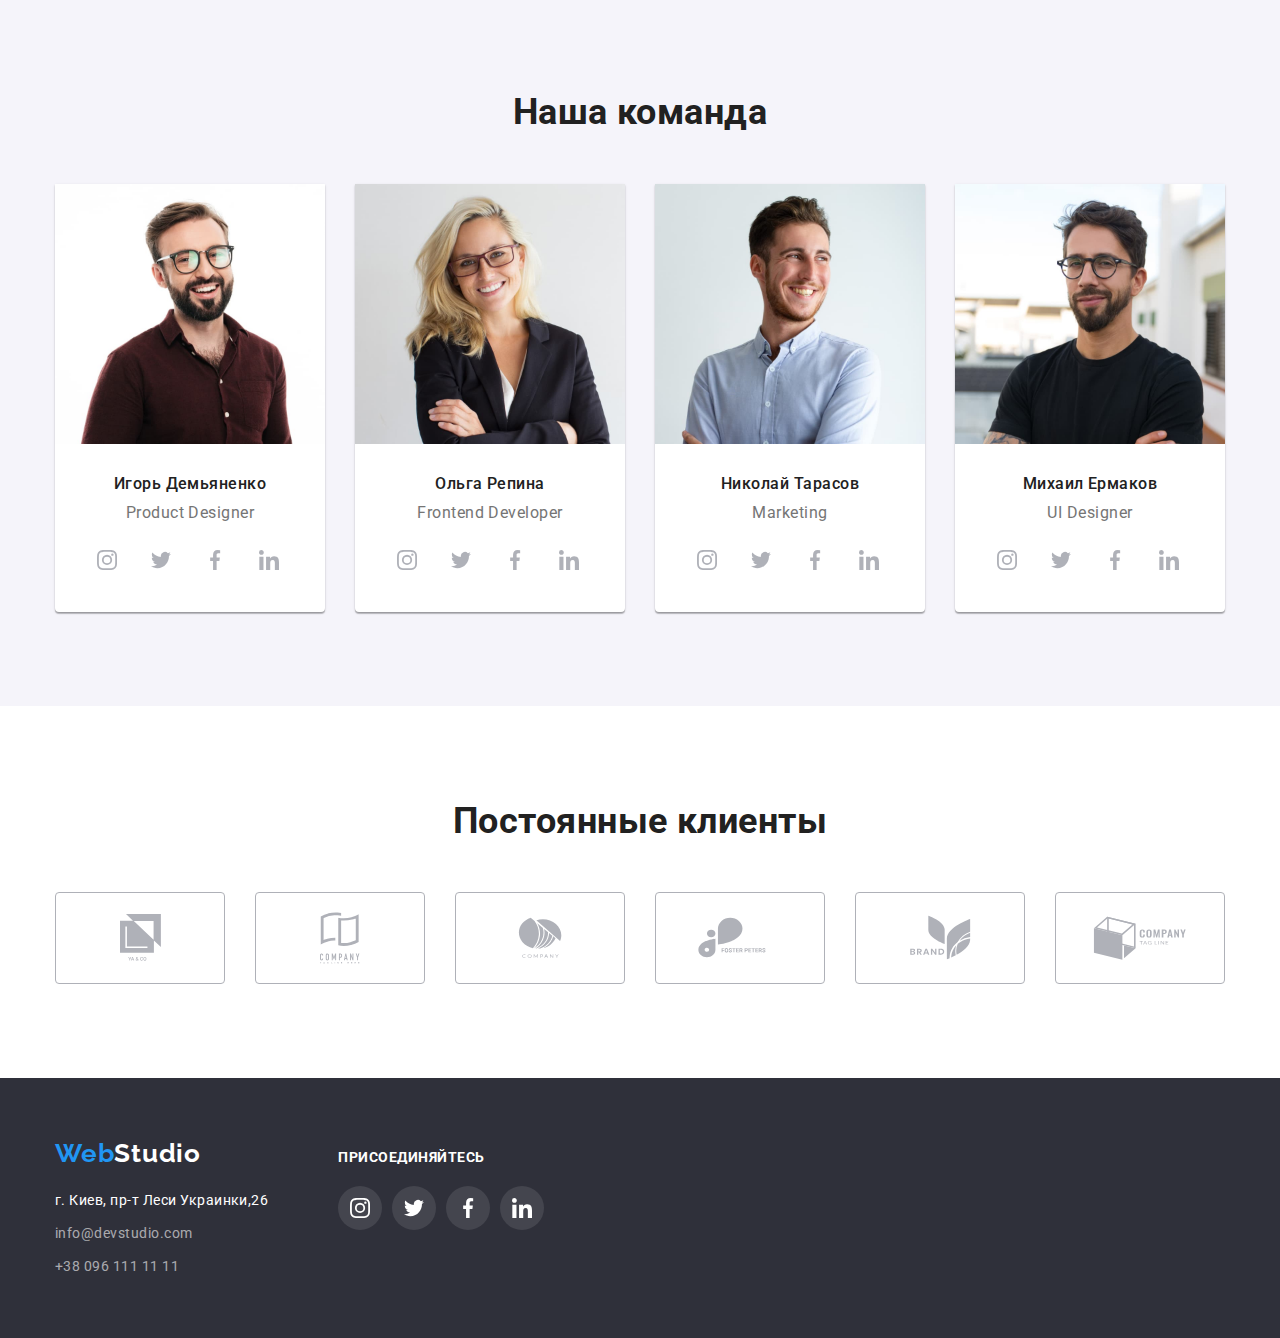
==== commit 71db3681: "создание иконок для Specifics" ====
--- a/index.html
+++ b/index.html
@@ -69,6 +69,11 @@
           <h2 class="specifics-title visually-hidden">Особенности</h2>
           <ul class="specifics-list list">
             <li class="specifics-item">
+              <div class="specifics-icon">
+                <svg class="icon">
+                  <use href="./images/symbol-defs.svg#antenna"></use>
+                </svg>
+              </div>
               <h3 class="specifics-caption">Внимание к деталям</h3>
               <p class="specifics-text">
                 Идейные соображения, а также начало повседневной работы по формированию позиции.
@@ -76,6 +81,11 @@
             </li>
 
             <li class="specifics-item">
+              <div class="specifics-icon">
+                <svg class="icon">
+                  <use href="./images/symbol-defs.svg#clock"></use>
+                </svg>
+              </div>
               <h3 class="specifics-caption">Пунктуальность</h3>
               <p class="specifics-text">
                 Задача организации, в особенности же рамки и место обучения кадров влечет за собой.
@@ -83,6 +93,11 @@
             </li>
 
             <li class="specifics-item">
+              <div class="specifics-icon">
+                <svg class="icon">
+                  <use href="./images/symbol-defs.svg#diagram"></use>
+                </svg>
+              </div>
               <h3 class="specifics-caption">Планирование</h3>
               <p class="specifics-text">
                 Равным образом консультация с широким активом в значительной степени обуславливает.
@@ -90,6 +105,11 @@
             </li>
 
             <li class="specifics-item">
+              <div class="specifics-icon">
+                <svg class="icon">
+                  <use href="./images/symbol-defs.svg#astronaut"></use>
+                </svg>
+              </div>
               <h3 class="specifics-caption">Современные технологии</h3>
               <p class="specifics-text">
                 Значимость этих проблем настолько очевидна, что реализация плановых заданий.
--- a/css/styles.css
+++ b/css/styles.css
@@ -235,6 +235,19 @@
 .specifics-item:not(:last-child) {
   margin-right: 30px;
 }
+.specifics-icon {
+  display: flex;
+  height: 120px;
+  margin-bottom: 30px;
+  background-color: var(--background-secondary-color);
+  border-radius: 4px;
+  justify-content: center;
+  align-items: center;
+}
+.specifics-icon .icon {
+  width: 70px;
+  height: 70px;
+}
 /* .specifics-item::before {
   display: block;
   content: '';
@@ -340,7 +353,8 @@
   height: 44px;
   border-radius: 50%;
 }
-.team-links-icon:hover {
+.team-links-icon:hover,
+.team-links-icon:focus {
   background-color: var(--accent-color);
 }
 .team-links-icon > .icon {
@@ -348,7 +362,8 @@
   height: 20px;
   fill: var(--icon-color);
 }
-.team-links-icon:hover .icon {
+.team-links-icon:hover .icon,
+.team-links-icon:focus .icon {
   fill: var(--background-primary-color);
 }
 
@@ -363,7 +378,8 @@
 .clients-item:not(:last-child) {
   margin-right: 30px;
 }
-.clients-links:hover {
+.clients-links:hover,
+.clients-links:focus {
   color: var(--accent-color);
 }
 .clients-links {
@@ -375,13 +391,15 @@
   border: var(--border-icon);
   border-radius: 4px;
 }
-.clients-links:hover {
+.clients-links:hover,
+.clients-links:focus {
   border: var(--border-icon-accent);
 }
 .clients-links > .icon {
   fill: var(--icon-color);
 }
-.clients-links:hover .icon {
+.clients-links:hover .icon,
+.clients-links:focus .icon {
   fill: var(--accent-color);
 }
 
@@ -454,7 +472,8 @@
   border-radius: 50%;
 }
 
-.footer-links-icon:hover {
+.footer-links-icon:hover,
+.footer-links-icon:focus {
   background-color: var(--accent-color);
 }
 .footer-links-icon > .icon {
@@ -476,13 +495,9 @@
 
 /* Portfolio Works */
 
-/* .warks-page {
-  margin-bottom: -30px;
-} */
 .works-list {
   display: flex;
   flex-wrap: wrap;
-  /* outline: 2px solid tomato; */
 }
 .works-item {
   width: 370px;
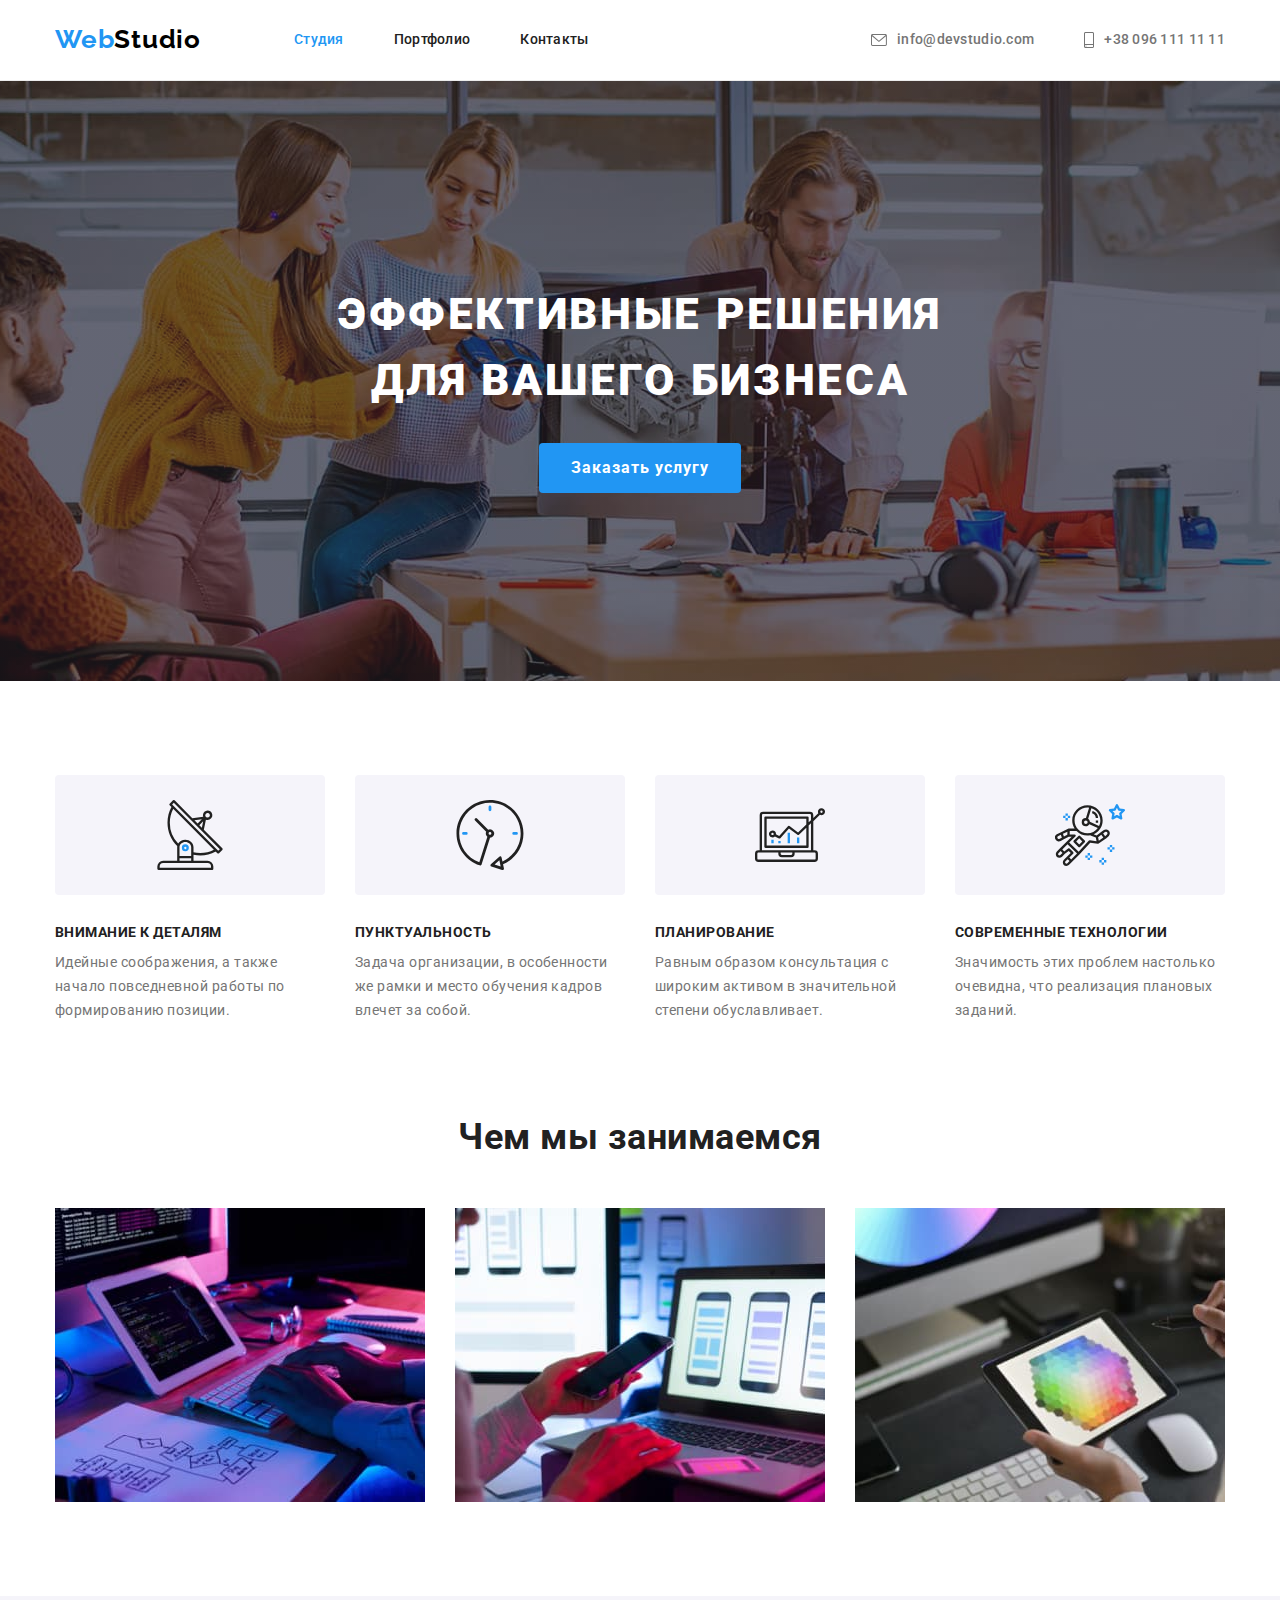
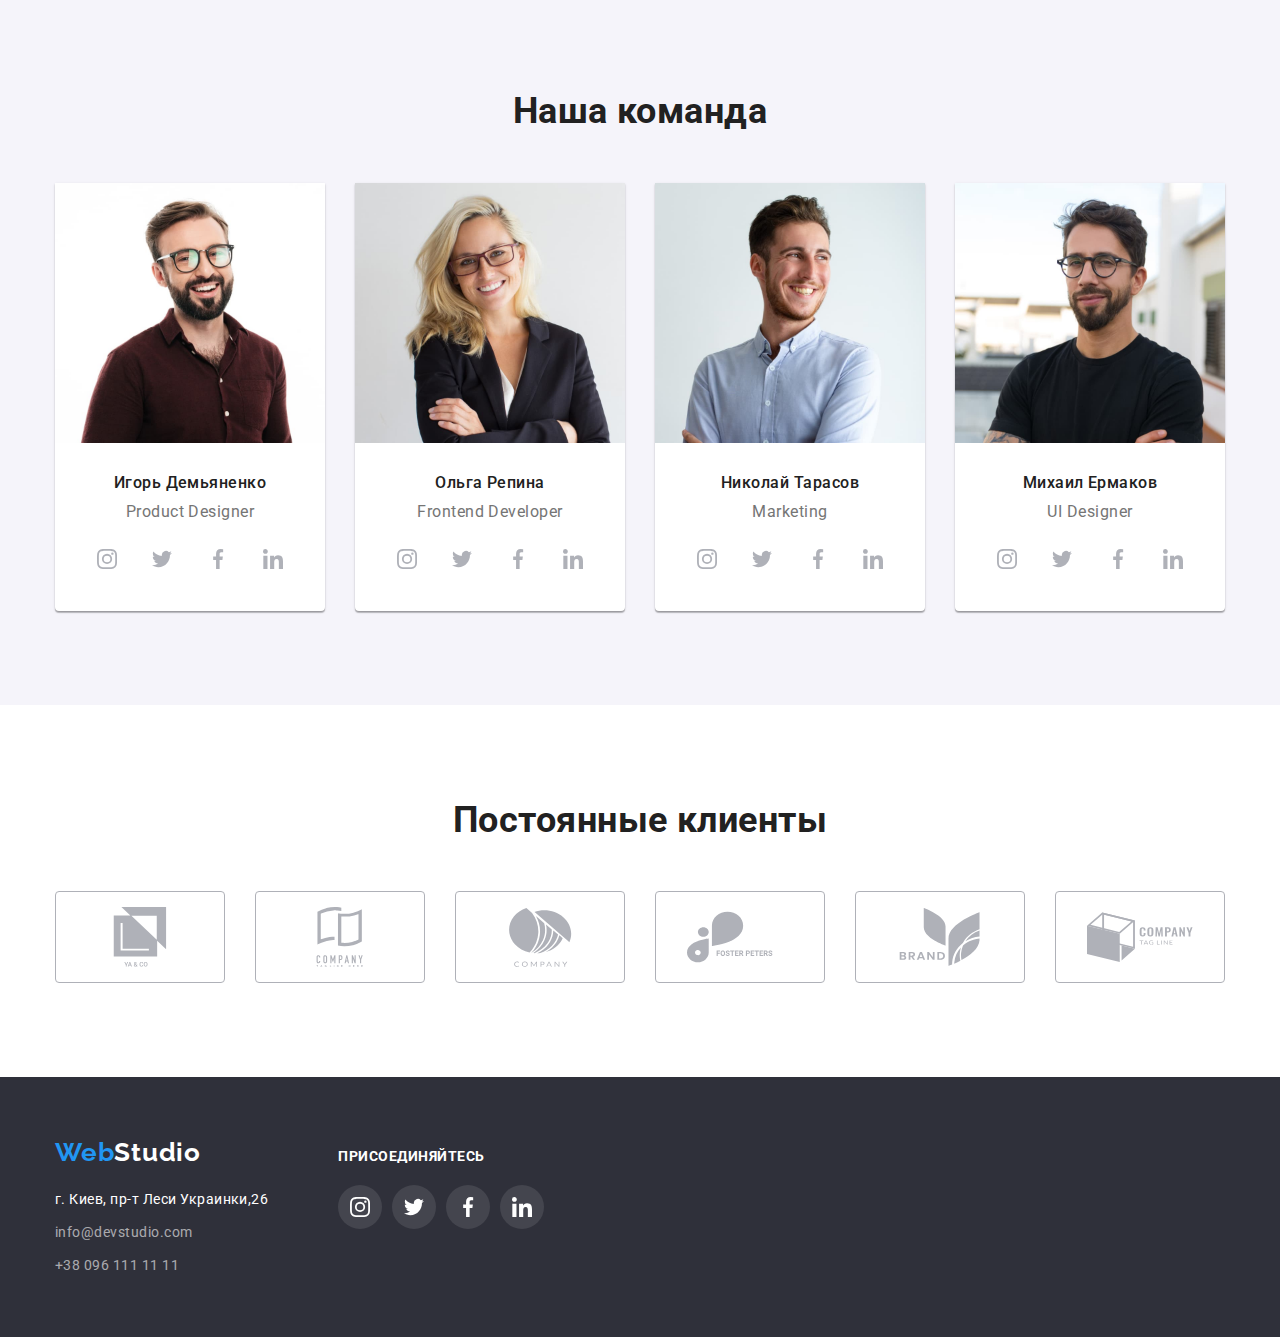
==== commit 0bf228fd: "правки иконок, теней карточек" ====
--- a/index.html
+++ b/index.html
@@ -36,7 +36,7 @@
           <li class="item">
             <a class="link" href="mailto:info@devstudio.com">
               <svg class="icon" width="16" height="12">
-                <use href="./images/symbol-defs.svg#envelope"></use>
+                <use href="./images/icons.svg#envelope"></use>
               </svg>
               info@devstudio.com
             </a>
@@ -44,7 +44,7 @@
           <li class="item">
             <a class="link" href="tel:+380961111111">
               <svg class="icon" width="10" height="16">
-                <use href="./images/symbol-defs.svg#smartphone"></use>
+                <use href="./images/icons.svg#smartphone"></use>
               </svg>
               +38 096 111 11 11
             </a>
@@ -71,7 +71,7 @@
             <li class="specifics-item">
               <div class="specifics-icon">
                 <svg class="icon">
-                  <use href="./images/symbol-defs.svg#antenna"></use>
+                  <use href="./images/icons.svg#antenna"></use>
                 </svg>
               </div>
               <h3 class="specifics-caption">Внимание к деталям</h3>
@@ -83,7 +83,7 @@
             <li class="specifics-item">
               <div class="specifics-icon">
                 <svg class="icon">
-                  <use href="./images/symbol-defs.svg#clock"></use>
+                  <use href="./images/icons.svg#clock"></use>
                 </svg>
               </div>
               <h3 class="specifics-caption">Пунктуальность</h3>
@@ -95,7 +95,7 @@
             <li class="specifics-item">
               <div class="specifics-icon">
                 <svg class="icon">
-                  <use href="./images/symbol-defs.svg#diagram"></use>
+                  <use href="./images/icons.svg#diagram"></use>
                 </svg>
               </div>
               <h3 class="specifics-caption">Планирование</h3>
@@ -107,7 +107,7 @@
             <li class="specifics-item">
               <div class="specifics-icon">
                 <svg class="icon">
-                  <use href="./images/symbol-defs.svg#astronaut"></use>
+                  <use href="./images/icons.svg#astronaut"></use>
                 </svg>
               </div>
               <h3 class="specifics-caption">Современные технологии</h3>
@@ -158,7 +158,7 @@
                   <li class="team-links-item">
                     <a class="team-links-icon" href="" aria-label="instagram">
                       <svg class="icon">
-                        <use href="./images/symbol-defs.svg#instagram"></use>
+                        <use href="./images/icons.svg#instagram"></use>
                       </svg>
                     </a>
                   </li>
@@ -166,7 +166,7 @@
                   <li class="team-links-item">
                     <a class="team-links-icon" href="" aria-label="twitter">
                       <svg class="icon">
-                        <use href="./images/symbol-defs.svg#twitter"></use>
+                        <use href="./images/icons.svg#twitter"></use>
                       </svg>
                     </a>
                   </li>
@@ -174,7 +174,7 @@
                   <li class="team-links-item">
                     <a class="team-links-icon" href="" aria-label="facebook">
                       <svg class="icon">
-                        <use href="./images/symbol-defs.svg#facebook"></use>
+                        <use href="./images/icons.svg#facebook"></use>
                       </svg>
                     </a>
                   </li>
@@ -182,7 +182,7 @@
                   <li class="team-links-item">
                     <a class="team-links-icon" href="" aria-label="linkedin">
                       <svg class="icon">
-                        <use href="./images/symbol-defs.svg#linkedin"></use>
+                        <use href="./images/icons.svg#linkedin"></use>
                       </svg>
                     </a>
                   </li>
@@ -204,7 +204,7 @@
                   <li class="team-links-item">
                     <a class="team-links-icon" href="" aria-label="instagram">
                       <svg class="icon">
-                        <use href="./images/symbol-defs.svg#instagram"></use>
+                        <use href="./images/icons.svg#instagram"></use>
                       </svg>
                     </a>
                   </li>
@@ -212,7 +212,7 @@
                   <li class="team-links-item">
                     <a class="team-links-icon" href="" aria-label="twitter">
                       <svg class="icon">
-                        <use href="./images/symbol-defs.svg#twitter"></use>
+                        <use href="./images/icons.svg#twitter"></use>
                       </svg>
                     </a>
                   </li>
@@ -220,7 +220,7 @@
                   <li class="team-links-item">
                     <a class="team-links-icon" href="" aria-label="facebook">
                       <svg class="icon">
-                        <use href="./images/symbol-defs.svg#facebook"></use>
+                        <use href="./images/icons.svg#facebook"></use>
                       </svg>
                     </a>
                   </li>
@@ -228,7 +228,7 @@
                   <li class="team-links-item">
                     <a class="team-links-icon" href="" aria-label="linkedin">
                       <svg class="icon">
-                        <use href="./images/symbol-defs.svg#linkedin"></use>
+                        <use href="./images/icons.svg#linkedin"></use>
                       </svg>
                     </a>
                   </li>
@@ -250,7 +250,7 @@
                   <li class="team-links-item">
                     <a class="team-links-icon" href="" aria-label="instagram">
                       <svg class="icon">
-                        <use href="./images/symbol-defs.svg#instagram"></use>
+                        <use href="./images/icons.svg#instagram"></use>
                       </svg>
                     </a>
                   </li>
@@ -258,7 +258,7 @@
                   <li class="team-links-item">
                     <a class="team-links-icon" href="" aria-label="twitter">
                       <svg class="icon">
-                        <use href="./images/symbol-defs.svg#twitter"></use>
+                        <use href="./images/icons.svg#twitter"></use>
                       </svg>
                     </a>
                   </li>
@@ -266,7 +266,7 @@
                   <li class="team-links-item">
                     <a class="team-links-icon" href="" aria-label="facebook">
                       <svg class="icon">
-                        <use href="./images/symbol-defs.svg#facebook"></use>
+                        <use href="./images/icons.svg#facebook"></use>
                       </svg>
                     </a>
                   </li>
@@ -274,7 +274,7 @@
                   <li class="team-links-item">
                     <a class="team-links-icon" href="" aria-label="linkedin">
                       <svg class="icon">
-                        <use href="./images/symbol-defs.svg#linkedin"></use>
+                        <use href="./images/icons.svg#linkedin"></use>
                       </svg>
                     </a>
                   </li>
@@ -296,7 +296,7 @@
                   <li class="team-links-item">
                     <a class="team-links-icon" href="" aria-label="instagram">
                       <svg class="icon">
-                        <use href="./images/symbol-defs.svg#instagram"></use>
+                        <use href="./images/icons.svg#instagram"></use>
                       </svg>
                     </a>
                   </li>
@@ -304,7 +304,7 @@
                   <li class="team-links-item">
                     <a class="team-links-icon" href="" aria-label="twitter">
                       <svg class="icon">
-                        <use href="./images/symbol-defs.svg#twitter"></use>
+                        <use href="./images/icons.svg#twitter"></use>
                       </svg>
                     </a>
                   </li>
@@ -312,7 +312,7 @@
                   <li class="team-links-item">
                     <a class="team-links-icon" href="" aria-label="facebook">
                       <svg class="icon">
-                        <use href="./images/symbol-defs.svg#facebook"></use>
+                        <use href="./images/icons.svg#facebook"></use>
                       </svg>
                     </a>
                   </li>
@@ -320,7 +320,7 @@
                   <li class="team-links-item">
                     <a class="team-links-icon" href="" aria-label="linkedin">
                       <svg class="icon">
-                        <use href="./images/symbol-defs.svg#linkedin"></use>
+                        <use href="./images/icons.svg#linkedin"></use>
                       </svg>
                     </a>
                   </li>
@@ -339,48 +339,48 @@
           <ul class="clients-list list">
             <li class="clients-item">
               <a class="clients-links" href="" aria-label="company-a">
-                <svg class="icon" width="41" height="47">
-                  <use href="./images/symbol-defs.svg#group-a"></use>
+                <svg class="icon" width="106" height="60">
+                  <use href="./images/icons.svg#group-a"></use>
                 </svg>
               </a>
             </li>
 
             <li class="clients-item">
               <a class="clients-links" href="" aria-label="company-b">
-                <svg class="icon" width="40" height="52">
-                  <use href="./images/symbol-defs.svg#group-b"></use>
+                <svg class="icon" width="106" height="60">
+                  <use href="./images/icons.svg#group-b"></use>
                 </svg>
               </a>
             </li>
 
             <li class="clients-item">
               <a class="clients-links" href="" aria-label="company-c">
-                <svg class="icon" width="44" height="41">
-                  <use href="./images/symbol-defs.svg#group-c"></use>
+                <svg class="icon" width="106" height="60">
+                  <use href="./images/icons.svg#group-c"></use>
                 </svg>
               </a>
             </li>
 
             <li class="clients-item">
               <a class="clients-links" href="" aria-label="company-d">
-                <svg class="icon" width="84" height="41">
-                  <use href="./images/symbol-defs.svg#group-d"></use>
+                <svg class="icon" width="106" height="60">
+                  <use href="./images/icons.svg#group-d"></use>
                 </svg>
               </a>
             </li>
 
             <li class="clients-item">
               <a class="clients-links" href="" aria-label="company-e">
-                <svg class="icon" width="63" height="45">
-                  <use href="./images/symbol-defs.svg#group-e"></use>
+                <svg class="icon" width="106" height="60">
+                  <use href="./images/icons.svg#group-e"></use>
                 </svg>
               </a>
             </li>
 
             <li class="clients-item">
               <a class="clients-links" href="" aria-label="company-f">
-                <svg class="icon" width="94" height="44">
-                  <use href="./images/symbol-defs.svg#group-f"></use>
+                <svg class="icon" width="106" height="60">
+                  <use href="./images/icons.svg#group-f"></use>
                 </svg>
               </a>
             </li>
@@ -418,7 +418,7 @@
             <li class="footer-links-item">
               <a class="footer-links-icon" href="" aria-label="instagram">
                 <svg class="icon">
-                  <use href="./images/symbol-defs.svg#instagram"></use>
+                  <use href="./images/icons.svg#instagram"></use>
                 </svg>
               </a>
             </li>
@@ -426,7 +426,7 @@
             <li class="footer-links-item">
               <a class="footer-links-icon" href="" aria-label="twitter">
                 <svg class="icon">
-                  <use href="./images/symbol-defs.svg#twitter"></use>
+                  <use href="./images/icons.svg#twitter"></use>
                 </svg>
               </a>
             </li>
@@ -434,7 +434,7 @@
             <li class="footer-links-item">
               <a class="footer-links-icon" href="" aria-label="facebook">
                 <svg class="icon">
-                  <use href="./images/symbol-defs.svg#facebook"></use>
+                  <use href="./images/icons.svg#facebook"></use>
                 </svg>
               </a>
             </li>
@@ -442,7 +442,7 @@
             <li class="footer-links-item">
               <a class="footer-links-icon" href="" aria-label="linkedin">
                 <svg class="icon">
-                  <use href="./images/symbol-defs.svg#linkedin"></use>
+                  <use href="./images/icons.svg#linkedin"></use>
                 </svg>
               </a>
             </li>
--- a/css/styles.css
+++ b/css/styles.css
@@ -26,6 +26,10 @@
   --border-icon-accent: 1px solid #2196f3;
   --box-shadow: 0px 1px 3px rgba(0, 0, 0, 0.12), 0px 1px 1px rgba(0, 0, 0, 0.14),
     0px 2px 1px rgba(0, 0, 0, 0.2);
+  --box-shadow-works: 0px 4px 4px rgba(0, 0, 0, 0.25), 0px 1px 1px rgba(0, 0, 0, 0.12),
+    0px 4px 4px rgba(0, 0, 0, 0.06), 1px 4px 6px rgba(0, 0, 0, 0.16);
+  --box-shadow-works-nav: 0px 3px 1px rgba(0, 0, 0, 0.1), 0px 1px 2px rgba(0, 0, 0, 0.08),
+    0px 2px 2px rgba(0, 0, 0, 0.12);
 }
 
 body {
@@ -100,7 +104,7 @@
 /* Conteiner Header */
 
 .header {
-  border: var(--border);
+  border-bottom: var(--border);
   font-weight: 500;
   font-size: 14px;
   line-height: 1.14;
@@ -145,6 +149,7 @@
 .header-contacts .link {
   display: flex;
   padding: 32px 0;
+  align-items: center;
   color: var(--primary-text-color);
 }
 .header-contacts .link:hover,
@@ -160,27 +165,6 @@
 .header-contacts .link:focus .icon {
   fill: var(--accent-color);
 }
-
-/* .header-contacts-mail::before {
-  display: inline-block;
-  content: '';
-  margin-right: 10px;
-  width: 16px;
-  height: 16px;
-  background-image: url(../images/mail-convert.svg);
-  background-repeat: no-repeat;
-  background-size: contain;
-  vertical-align: middle;
-}
-.header-contacts-tel::before {
-  display: inline-block;
-  content: '';
-  margin-right: 10px;
-  width: 10px;
-  height: 16px;
-  background-image: url(../images/smartphone.svg);
-  vertical-align: middle;
-} */
 
 /* Hero */
 
@@ -193,6 +177,9 @@
   background-color: var(--background-img-color);
   background-image: linear-gradient(to right, var(--bg-linear-gradient), var(--bg-linear-gradient)),
     url(../images/bg-img.jpg);
+  background-size: 1600px;
+  background-position: center;
+  background-repeat: no-repeat;
   text-align: center;
 }
 .hero-page {
@@ -248,29 +235,6 @@
   width: 70px;
   height: 70px;
 }
-/* .specifics-item::before {
-  display: block;
-  content: '';
-  height: 120px;
-  margin-bottom: 30px;
-  background-color: var(--background-secondary-color);
-  border-radius: 4px;
-
-  background-repeat: no-repeat;
-  background-position: center;
-}
-.specifics-item:nth-child(1)::before {
-  background-image: url(../images/antenna-1.svg);
-}
-.specifics-item:nth-child(2)::before {
-  background-image: url(../images/clock.svg);
-}
-.specifics-item:nth-child(3)::before {
-  background-image: url(../images/diagram.svg);
-}
-.specifics-item:nth-child(4)::before {
-  background-image: url(../images/astronaut.svg);
-} */
 .specifics-caption {
   color: var(--secondary-text-color);
   margin-bottom: 10px;
@@ -340,10 +304,7 @@
 }
 .team-links-list {
   display: flex;
-  width: 206px;
-}
-.team-links-item:not(:last-child) {
-  margin-right: 10px;
+  justify-content: space-between;
 }
 .team-links-icon {
   display: flex;
@@ -457,7 +418,6 @@
 }
 .footer-links-list {
   display: flex;
-  width: 206px;
 }
 .footer-links-item:not(:last-child) {
   margin-right: 10px;
@@ -510,6 +470,12 @@
 .works-item:nth-last-child(-n + 3) {
   margin-bottom: 0;
 }
+.works-item-link {
+  display: block;
+}
+.works-item-link:hover {
+  box-shadow: var(--box-shadow-works);
+}
 .works-card {
   border: var(--border-secondary);
   border-top: none;
@@ -525,6 +491,8 @@
   letter-spacing: 0.06em;
 }
 .works-text {
+  color: var(--primary-text-color);
+  font-style: normal;
   font-size: 16px;
   line-height: 1.9;
 }
@@ -572,4 +540,5 @@
 .works-button:focus {
   background-color: var(--accent-color);
   color: var(--white-text-color);
-}
+  box-shadow: var(--box-shadow-works-nav);
+}
